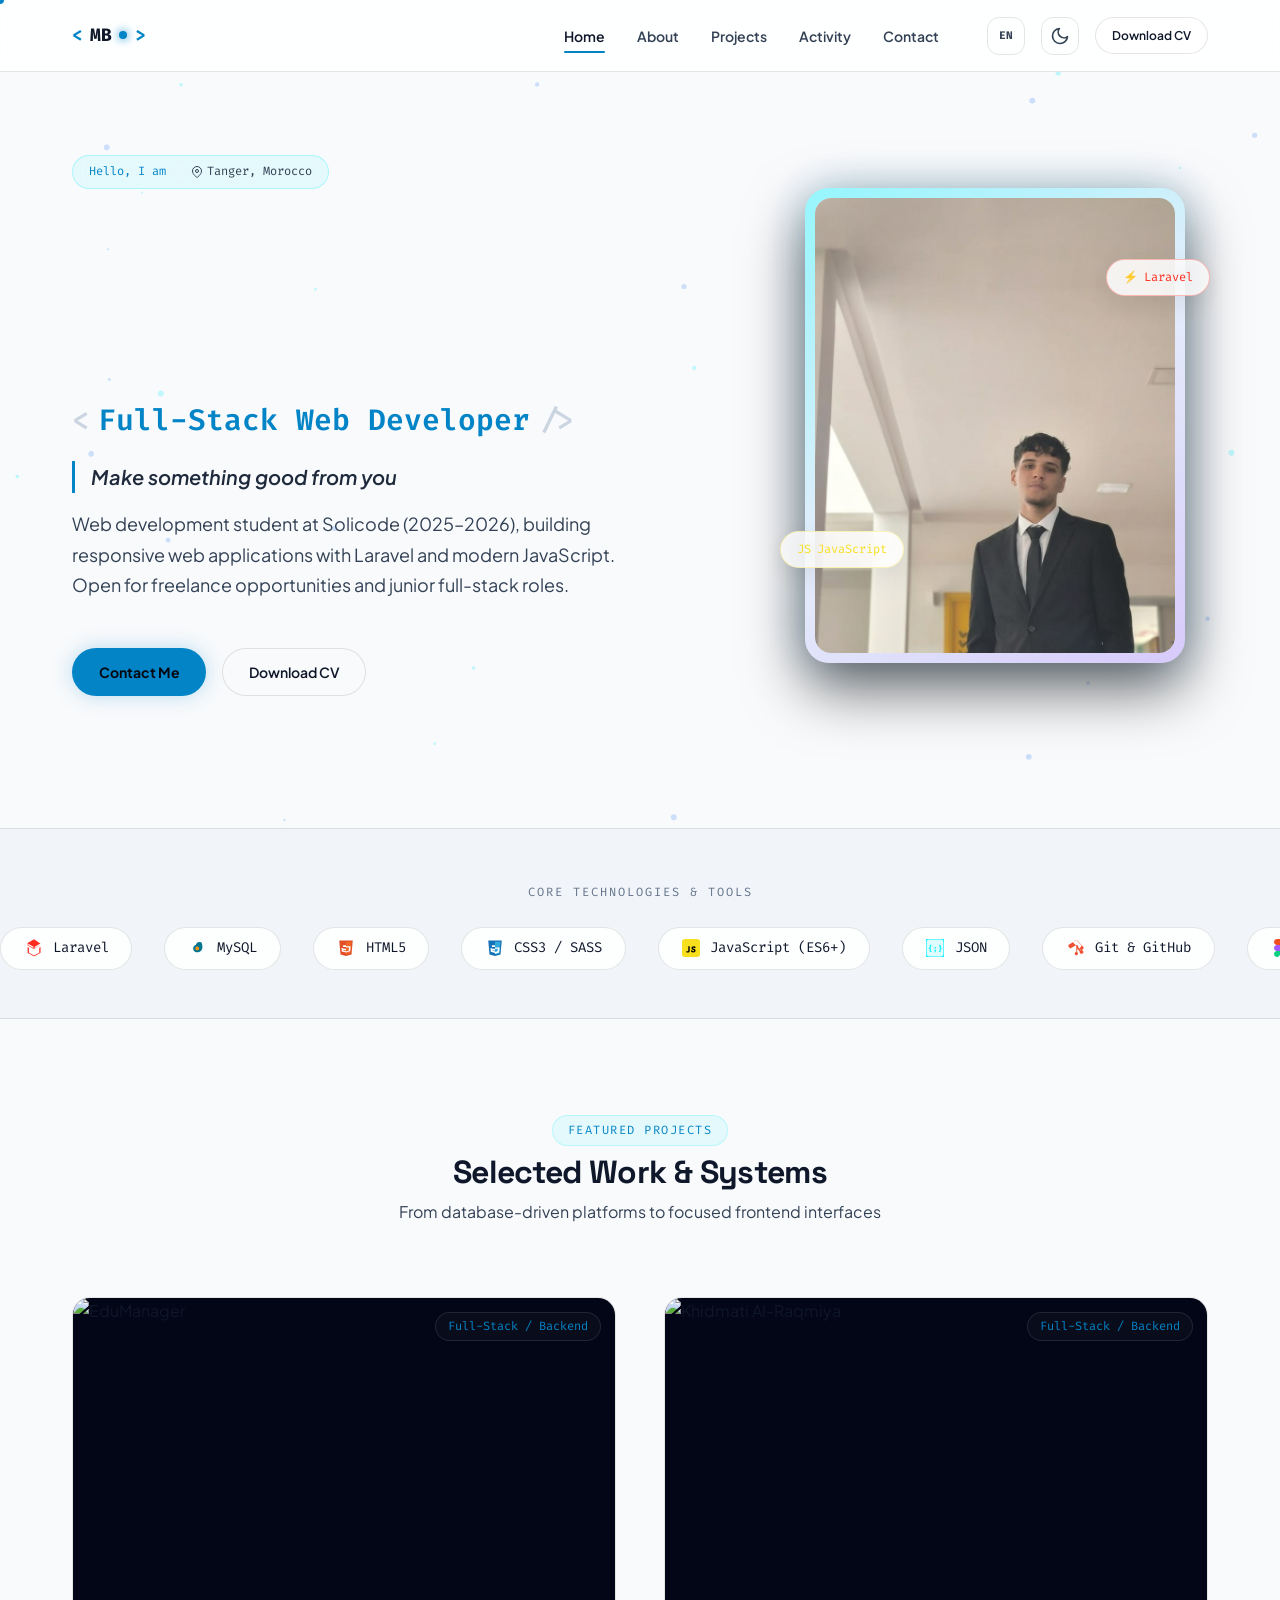
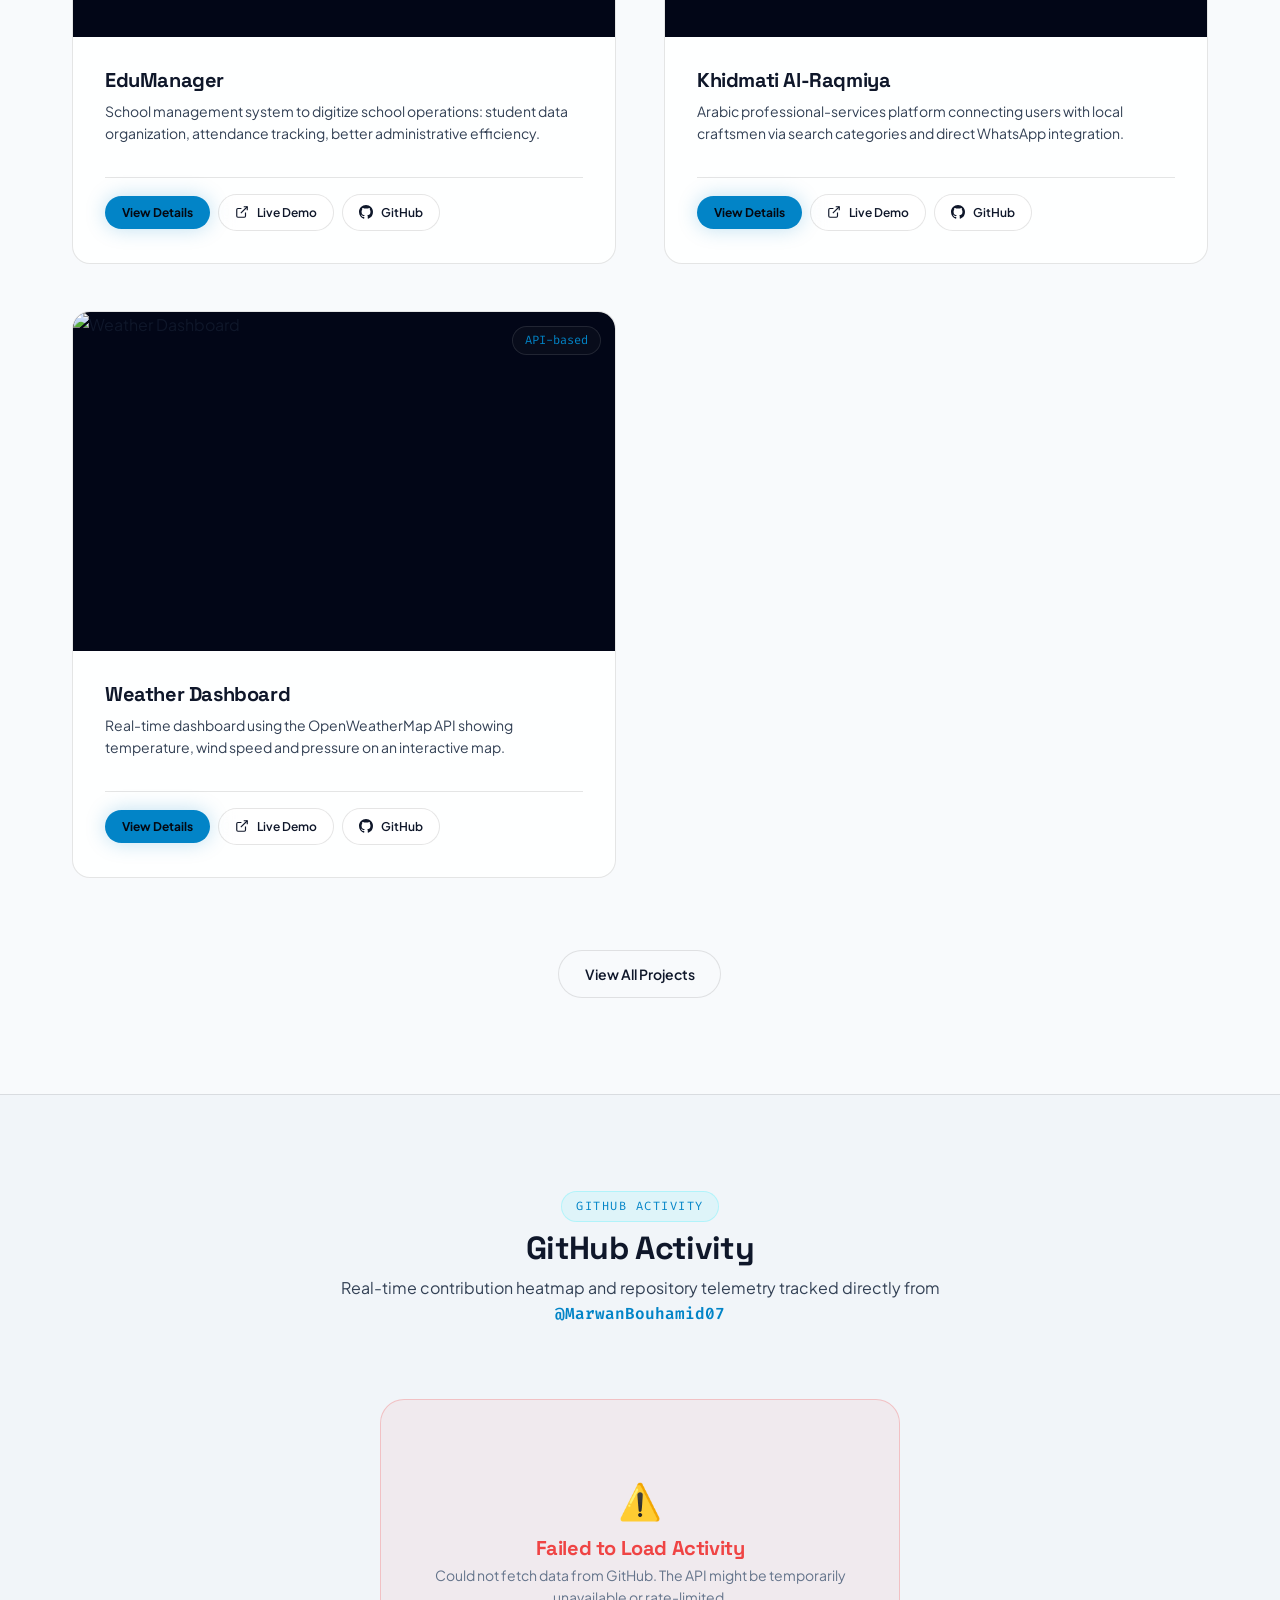
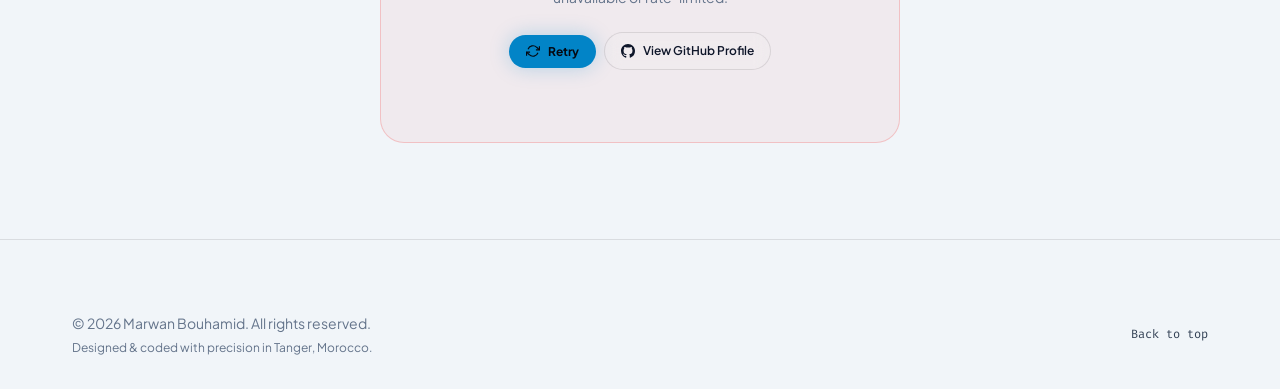
==== index.html @ abbe0668 "portfolio" ====
<!DOCTYPE html>
<html lang="en" dir="ltr" data-theme="dark">
<head>
  <meta charset="UTF-8">
  <meta name="viewport" content="width=device-width, initial-scale=1.0">
  <title>Marwan Bouhamid | Full-Stack Web Developer</title>
  
  <!-- SEO & Social Meta Tags -->
  <meta name="description" content="Portfolio of Marwan Bouhamid, Junior Full-Stack Web Developer based in Tanger, Morocco. Specializing in Laravel, JavaScript, responsive web applications, and freelance client solutions.">
  <meta name="keywords" content="Marwan Bouhamid, Full-Stack Developer, Web Developer Tanger, Laravel Developer Morocco, JavaScript, Solicode">
  <meta name="author" content="Marwan Bouhamid">
  <link rel="canonical" href="https://marwanbouhamid.netlify.app/">

  <!-- Open Graph / Facebook -->
  <meta property="og:type" content="website">
  <meta property="og:url" content="https://marwanbouhamid.netlify.app/">
  <meta property="og:title" content="Marwan Bouhamid | Full-Stack Web Developer">
  <meta property="og:description" content="Web development student at Solicode building web applications with Laravel and JavaScript. Make something good from you.">
  <meta property="og:image" content="assets/images/profile-placeholder.png">

  <!-- Twitter -->
  <meta property="twitter:card" content="summary_large_image">
  <meta property="twitter:title" content="Marwan Bouhamid | Full-Stack Web Developer">
  <meta property="twitter:description" content="Portfolio of Marwan Bouhamid, Full-Stack Web Developer in Tanger, Morocco.">
  <meta property="twitter:image" content="assets/images/profile-placeholder.png">

  <!-- Favicon -->
  <link rel="icon" type="image/svg+xml" href="data:image/svg+xml,<svg xmlns='http://www.w3.org/2000/svg' viewBox='0 0 100 100'><rect width='100' height='100' rx='25' fill='%2300f0ff'/><text x='50' y='68' font-size='55' font-family='monospace' font-weight='bold' text-anchor='middle' fill='%23050811'>M</text></svg>">

  <!-- Stylesheets -->
  <link rel="stylesheet" href="assets/css/style.css">
  <link rel="stylesheet" href="assets/css/animations.css">
  <link rel="stylesheet" href="assets/css/rtl.css">
</head>
<body class="page-home">
  <!-- Skip to main content for accessibility -->
  <a href="#main-content" class="skip-link">Skip to main content</a>

  <!-- Scroll Progress Indicator -->
  <div id="scroll-progress" aria-hidden="true"></div>

  <!-- Ambient Particle Canvas -->
  <canvas id="canvas-bg" aria-hidden="true"></canvas>

  <!-- Terminal Style Preloader (max ~1.5s, skippable, once per session) -->
  <div id="preloader" role="dialog" aria-label="Loading workspace">
    <div class="terminal-box">
      <div class="terminal-topbar">
        <span class="term-dot red"></span>
        <span class="term-dot yellow"></span>
        <span class="term-dot green"></span>
      </div>
      <div class="terminal-body">
        <div class="terminal-line">
          <span class="term-prompt">$</span>
          <span data-i18n="preloader_status">INITIALIZING WORKSPACE...</span>
        </div>
        <div class="terminal-line">
          <span class="term-prompt">&gt;</span>
          <span class="term-typed" id="term-typed-text"></span>
          <span class="cursor-blink"></span>
        </div>
        <div class="preloader-skip" data-i18n="preloader_skip">Press ESC or click to skip</div>
      </div>
    </div>
  </div>

  <!-- Header & Navigation -->
  <header class="site-header" role="banner">
    <div class="container nav-container">
      <a href="index.html" class="brand-logo" aria-label="Marwan Bouhamid Homepage">
        <span class="logo-bracket">&lt;</span>MB <span class="logo-dot"></span><span class="logo-bracket">&gt;</span>
      </a>

      <!-- Desktop & Mobile Nav Menu -->
      <div class="nav-menu-wrapper" id="primary-nav-menu">
        <nav class="site-nav" role="navigation" aria-label="Main Navigation">
          <ul class="nav-links">
            <li class="nav-item"><a href="index.html" class="active" data-i18n="nav_home">Home</a></li>
            <li class="nav-item"><a href="about.html" data-i18n="nav_about">About</a></li>
            <li class="nav-item"><a href="projects.html" data-i18n="nav_projects">Projects</a></li>
            <li class="nav-item"><a href="#github" data-i18n="nav_activity">Activity</a></li>
            <li class="nav-item"><a href="contact.html" data-i18n="nav_contact">Contact</a></li>
          </ul>
        </nav>

        <div class="nav-actions">
          <!-- Language Selector -->
          <div class="lang-selector">
            <button type="button" class="btn-icon btn-lang-toggle" aria-label="Select Language" title="Select Language">
              <span class="current-lang-code" style="font-family: var(--font-code); font-size: 11px; font-weight: 700;">EN</span>
            </button>
            <div class="lang-dropdown" role="menu">
              <button type="button" class="lang-option active" data-lang="en">English (EN)</button>
              <button type="button" class="lang-option" data-lang="fr">Français (FR)</button>
              <button type="button" class="lang-option" data-lang="ar">العربية (AR)</button>
            </div>
          </div>

          <!-- Theme Toggle -->
          <button type="button" class="btn-icon theme-toggle" aria-label="Toggle theme" title="Toggle theme">
            <span class="theme-icon"></span>
          </button>

          <!-- CV Download Button (TODO: File will be added by user) -->
          <div class="magnetic-btn">
            <a href="assets/Marwan_Bouhamid_CV.pdf" class="btn btn-secondary btn-sm" download="Marwan_Bouhamid_CV.pdf" data-i18n="nav_cv">
              <svg width="14" height="14" viewBox="0 0 24 24" fill="none" stroke="currentColor" stroke-width="2"><path d="M21 15v4a2 2 0 0 1-2 2H5a2 2 0 0 1-2-2v-4"></path><polyline points="7 10 12 15 17 10"></polyline><line x1="12" y1="15" x2="12" y2="3"></line></svg>
              <span>Download CV</span>
            </a>
          </div>
        </div>
      </div>

      <!-- Mobile Hamburger Toggle -->
      <button type="button" class="mobile-toggle" aria-label="Open Navigation Menu" aria-controls="primary-nav-menu" aria-expanded="false">
        <span></span>
        <span></span>
        <span></span>
      </button>
    </div>
  </header>

  <!-- Main Content Area -->
  <main id="main-content">
    
    <!-- Hero Section -->
    <section class="hero-section" aria-labelledby="hero-title">
      <div class="container hero-grid">
        <div class="hero-content">
          
          <div class="hero-greeting-pill reveal">
            <span data-i18n="hero_greeting">Hello, I am</span>
            <span class="location-pin" title="Click for easter egg">
              <svg width="12" height="12" viewBox="0 0 24 24" fill="none" stroke="currentColor" stroke-width="2"><path d="M21 10c0 7-9 13-9 13s-9-6-9-13a9 9 0 0 1 18 0z"></path><circle cx="12" cy="10" r="3"></circle></svg>
              <span data-i18n="hero_location">Tanger, Morocco</span>
            </span>
          </div>

          <h1 class="hero-name reveal reveal-delay-1" id="hero-title">
            <span class="kinetic-text-wrap"><span class="kinetic-line" data-i18n="hero_name">Marwan Bouhamid</span></span>
          </h1>

          <div class="hero-title reveal reveal-delay-2">
            <span class="code-bracket">&lt;</span><span data-i18n="hero_title">Full-Stack Web Developer</span><span class="code-bracket">/&gt;</span>
          </div>

          <blockquote class="hero-tagline reveal reveal-delay-2" data-i18n="hero_tagline">
            "Make something good from you"
          </blockquote>

          <p class="hero-bio reveal reveal-delay-3" data-i18n="hero_bio">
            Web development student at Solicode (2025–2026), building responsive web applications with Laravel and modern JavaScript. Open for freelance opportunities and junior full-stack roles.
          </p>

          <div class="hero-ctas reveal reveal-delay-4">
            <div class="magnetic-btn">
              <a href="contact.html" class="btn btn-primary" data-i18n="hero_cta_contact">
                <svg width="16" height="16" viewBox="0 0 24 24" fill="none" stroke="currentColor" stroke-width="2"><line x1="22" y1="2" x2="11" y2="13"></line><polygon points="22 2 15 22 11 13 2 9 22 2"></polygon></svg>
                <span>Contact Me</span>
              </a>
            </div>

            <div class="magnetic-btn">
              <a href="assets/Marwan_Bouhamid_CV.pdf" class="btn btn-secondary" download="Marwan_Bouhamid_CV.pdf" data-i18n="hero_cta_cv">
                <svg width="16" height="16" viewBox="0 0 24 24" fill="none" stroke="currentColor" stroke-width="2"><path d="M21 15v4a2 2 0 0 1-2 2H5a2 2 0 0 1-2-2v-4"></path><polyline points="7 10 12 15 17 10"></polyline><line x1="12" y1="15" x2="12" y2="3"></line></svg>
                <span>Download CV</span>
              </a>
            </div>
          </div>

        </div>

        <!-- Hero Photo with Tech Frame and Parallax -->
        <div class="hero-visual reveal reveal-delay-2">
          <div class="photo-frame-wrapper">
            <div class="photo-inner">
              <img src="assets/images/profile.jpg" alt="Marwan Bouhamid portrait" class="profile-photo" id="hero-profile-img" onerror="this.onerror=null; this.src='assets/images/profile-placeholder.png'">
            </div>
            <!-- Floating Decorative Tech Badges -->
            <div class="tech-floating-tag tag-laravel float-ambient">
              <span>⚡</span> Laravel
            </div>
            <div class="tech-floating-tag tag-js float-ambient">
              <span>JS</span> JavaScript
            </div>
          </div>
        </div>
      </div>
    </section>

    <!-- Infinite Skills Marquee -->
    <section class="marquee-section" aria-label="Technologies Marquee">
      <div class="marquee-title-wrapper">
        <span class="marquee-title" data-i18n="marquee_title">CORE TECHNOLOGIES &amp; TOOLS</span>
      </div>
      <div class="marquee-track">
        <!-- List repeated for seamless infinite scrolling -->
        <div class="skill-pill">
          <span class="skill-icon" aria-hidden="true"><svg width="18" height="18" viewBox="0 0 24 24" fill="#FF2D20"><path d="M22.062 6.55a.862.862 0 0 0-.412-.425L13.88.587a.89.89 0 0 0-.825 0L5.285 4.887a.86.86 0 0 0-.413.425.88.88 0 0 0 0 .7V8.8l7.77 4.3a.89.89 0 0 0 .825 0l7.77-4.3V6.012a.88.88 0 0 0-.412-.425zM12.64 12.15L5.737 8.33V6.375l6.903 3.82v1.955zm1.72 0V10.2l6.903-3.825v1.955l-6.903 3.82zM4.872 10.7v7.288a.86.86 0 0 0 .413.737l7.77 4.3a.89.89 0 0 0 .825 0l7.77-4.3a.86.86 0 0 0 .412-.738V10.7l-1.72.95v6.538L13.465 22.1l-6.873-3.912V11.65l-1.72-.95z"/></svg></span>
          <span>Laravel</span>
        </div>
        <div class="skill-pill">
          <span class="skill-icon" aria-hidden="true"><svg width="18" height="18" viewBox="0 0 24 24" fill="none"><path d="M16.5 4.5c-1.8-1-4.2-.8-5.7.5-.8.7-1.3 1.7-1.5 2.7-.8.3-1.6.8-2.2 1.4-1.3 1.3-1.8 3.2-1.3 5 .4 1.4 1.4 2.5 2.7 3.1 1.2.6 2.6.7 3.9.4 1.8-.4 3.4-1.5 4.4-3 .8-1.2 1.2-2.7 1.1-4.1-.1-2.4-.4-4.8-1.4-6z" fill="#00758F"/><path d="M12.8 14.5c-.8.5-1.8.6-2.7.4-.7-.2-1.3-.7-1.6-1.4-.4-1-.1-2.2.7-2.9.7-.6 1.7-.8 2.6-.5.8.3 1.4.9 1.6 1.7.3 1 .1 2-.6 2.7z" fill="#F29111"/></svg></span>
          <span>MySQL</span>
        </div>
        <div class="skill-pill">
          <span class="skill-icon" aria-hidden="true"><svg width="18" height="18" viewBox="0 0 24 24" fill="none"><path d="M3 2l1.65 18.5 7.35 2 7.35-2L21 2H3z" fill="#E34F26"/><path d="M12 3.8v17l5.8-1.6 1.4-15.4H12z" fill="#EF652A"/><path d="M12 8.3H7.8l.2 2.3h4V13H8.3l.2 2.3 3.5 1 .1.2 3.5-1 .4-4.3h-4V9.6h6.2l-.6 6.8-5.6 1.6v.1l-5.6-1.6-.4-4.6h2.2l.2 2.3 3.6 1v-4.5z" fill="#FFFFFF"/></svg></span>
          <span>HTML5</span>
        </div>
        <div class="skill-pill">
          <span class="skill-icon" aria-hidden="true"><svg width="18" height="18" viewBox="0 0 24 24" fill="none"><path d="M3 2l1.65 18.5 7.35 2 7.35-2L21 2H3z" fill="#1572B6"/><path d="M12 3.8v17l5.8-1.6 1.4-15.4H12z" fill="#33A9DC"/><path d="M12 8.3H7.8l.2 2.3h4V13H8.3l.2 2.3 3.5 1v2.3l-5.6-1.6-.4-4.6h2.2l.2 2.3 3.6 1V8.3zm0 4.7h3.8l-.3 3.4-3.5 1v2.3l5.6-1.6.6-6.8H12V13z" fill="#FFFFFF"/></svg></span>
          <span>CSS3 / SASS</span>
        </div>
        <div class="skill-pill">
          <span class="skill-icon" aria-hidden="true"><svg width="18" height="18" viewBox="0 0 24 24"><rect width="24" height="24" rx="4" fill="#F7DF1E"/><path d="M7.5 18c-.8 0-1.5-.3-2-.7l.8-1.4c.4.3.8.5 1.2.5.6 0 .9-.3.9-.9V9.5h1.9v6c0 1.6-1 2.5-2.8 2.5zm7.3 0c-1.8 0-3-1-3-2.6l1.8-.4c.1.9.7 1.4 1.5 1.4.7 0 1.1-.3 1.1-.8 0-.6-.5-.8-1.3-1.1-1.3-.5-2.2-1-2.2-2.3 0-1.4 1.1-2.4 2.8-2.4 1.5 0 2.6.7 2.8 2l-1.7.4c-.2-.6-.5-.9-1.1-.9-.6 0-.9.3-.9.7 0 .5.4.7 1.2 1 1.4.5 2.3 1.1 2.3 2.4 0 1.6-1.2 2.6-3.3 2.6z" fill="#000000"/></svg></span>
          <span>JavaScript (ES6+)</span>
        </div>
        <div class="skill-pill">
          <span class="skill-icon" aria-hidden="true"><svg width="18" height="18" viewBox="0 0 24 24" fill="none"><rect width="24" height="24" rx="4" fill="rgba(0, 240, 255, 0.12)" stroke="#00f0ff" stroke-width="1.5"/><text x="12" y="16" fill="#00f0ff" font-family="'Fira Code', monospace" font-size="10" font-weight="700" text-anchor="middle">{;}</text></svg></span>
          <span>JSON</span>
        </div>
        <div class="skill-pill">
          <span class="skill-icon" aria-hidden="true"><svg width="18" height="18" viewBox="0 0 24 24" fill="none"><path d="M21.6 10.9L13.1 2.4c-.8-.8-2.1-.8-2.9 0L8.1 4.5l3.7 3.7c.9-.3 1.9-.1 2.6.6.7.7.9 1.7.6 2.6l3.5 3.5c.9-.3 1.9-.1 2.6.6 1 .9 1 2.5 0 3.5s-2.5 1-3.5 0c-.8-.7-1-1.8-.7-2.7l-3.3-3.3v4.6c.3.2.6.5.7.8.6 1 .3 2.3-.7 3-1 .6-2.3.3-3-.7-.6-1-.3-2.3.7-3 .3-.2.7-.3 1.1-.3V9.1c-.4 0-.8-.1-1.1-.3L4.5 12.6l-2.1-2.1c-.8-.8-.8-2.1 0-2.9L10.9 2.4c.8-.8 2.1-.8 2.9 0l7.8 7.8c.8.8.8 2.1 0 2.9l-2.2 2.2-2.9-2.9 2.2-2.2c.8-.8.8-2 0-2.9z" fill="#F05032"/></svg></span>
          <span>Git &amp; GitHub</span>
        </div>
        <div class="skill-pill">
          <span class="skill-icon" aria-hidden="true"><svg width="18" height="18" viewBox="0 0 24 24" fill="none"><path d="M8 24c2.2 0 4-1.8 4-4v-4H8c-2.2 0-4 1.8-4 4s1.8 4 4 4z" fill="#0ACF83"/><path d="M4 12c0-2.2 1.8-4 4-4h4v8H8c-2.2 0-4-1.8-4-4z" fill="#A259FF"/><path d="M4 4c0-2.2 1.8-4 4-4h4v8H8c-2.2 0-4-1.8-4-4z" fill="#F24E1E"/><path d="M12 0h4c2.2 0 4 1.8 4 4s-1.8 4-4 4h-4V0z" fill="#FF7262"/><path d="M20 12c0 2.2-1.8 4-4 4s-4-1.8-4-4 1.8-4 4-4 4 1.8 4 4z" fill="#1ABCFE"/></svg></span>
          <span>Figma</span>
        </div>
        <div class="skill-pill">
          <span class="skill-icon" aria-hidden="true"><svg width="18" height="18" viewBox="0 0 24 24" fill="none"><path d="M11.9 1.5c-3.1 0-4.9.4-4.9 2.4v1.8h5V6H4.8C2.5 6 1.5 7.6 1.5 10.2s1.5 4 4.3 4h1.2v-1.9c0-1.8 1.5-3.3 3.3-3.3h5.1c1.5 0 2.6-1.1 2.6-2.6V3.9c0-1.9-1.9-2.4-6.1-2.4zm-2.8 1.4c.5 0 .9.4.9.9s-.4.9-.9.9-.9-.4-.9-.9.4-.9.9-.9z" fill="#3776AB"/><path d="M12.1 22.5c3.1 0 4.9-.4 4.9-2.4v-1.8h-5V18h7.2c2.3 0 3.3-1.6 3.3-4.2s-1.5-4-4.3-4H17v1.9c0 1.8-1.5 3.3-3.3 3.3H8.6c-1.5 0-2.6 1.1-2.6 2.6v2.5c0 1.9 1.9 2.4 6.1 2.4zm2.8-1.4c-.5 0-.9-.4-.9-.9s.4-.9.9-.9.9.4.9.9-.4.9-.9.9z" fill="#FFD438"/></svg></span>
          <span>Python (Basic)</span>
        </div>
        <div class="skill-pill">
          <span class="skill-icon" aria-hidden="true"><svg width="18" height="18" viewBox="0 0 24 24" fill="none"><circle cx="12" cy="12" r="10" stroke="#DEA584" stroke-width="2"/><path d="M12 4v3m0 10v3m8-8h-3M7 12H4m12.7-5.7l-2.1 2.1m-5.6 5.6l-2.1 2.1m11.3 0l-2.1-2.1m-5.6-5.6l-2.1-2.1" stroke="#DEA584" stroke-width="1.8"/><path d="M9.5 8h3c1.2 0 2 .8 2 1.8s-.8 1.8-2 1.8h-3V8zm0 3.6h2.5l2 4.4h-1.8l-1.6-3.8h-1.1v3.8h-1.5v-8z" fill="#DEA584"/></svg></span>
          <span>Rust (Basic)</span>
        </div>

        <!-- Duplicated items for infinite loop continuity -->
        <div class="skill-pill">
          <span class="skill-icon" aria-hidden="true"><svg width="18" height="18" viewBox="0 0 24 24" fill="#FF2D20"><path d="M22.062 6.55a.862.862 0 0 0-.412-.425L13.88.587a.89.89 0 0 0-.825 0L5.285 4.887a.86.86 0 0 0-.413.425.88.88 0 0 0 0 .7V8.8l7.77 4.3a.89.89 0 0 0 .825 0l7.77-4.3V6.012a.88.88 0 0 0-.412-.425zM12.64 12.15L5.737 8.33V6.375l6.903 3.82v1.955zm1.72 0V10.2l6.903-3.825v1.955l-6.903 3.82zM4.872 10.7v7.288a.86.86 0 0 0 .413.737l7.77 4.3a.89.89 0 0 0 .825 0l7.77-4.3a.86.86 0 0 0 .412-.738V10.7l-1.72.95v6.538L13.465 22.1l-6.873-3.912V11.65l-1.72-.95z"/></svg></span>
          <span>Laravel</span>
        </div>
        <div class="skill-pill">
          <span class="skill-icon" aria-hidden="true"><svg width="18" height="18" viewBox="0 0 24 24" fill="none"><path d="M16.5 4.5c-1.8-1-4.2-.8-5.7.5-.8.7-1.3 1.7-1.5 2.7-.8.3-1.6.8-2.2 1.4-1.3 1.3-1.8 3.2-1.3 5 .4 1.4 1.4 2.5 2.7 3.1 1.2.6 2.6.7 3.9.4 1.8-.4 3.4-1.5 4.4-3 .8-1.2 1.2-2.7 1.1-4.1-.1-2.4-.4-4.8-1.4-6z" fill="#00758F"/><path d="M12.8 14.5c-.8.5-1.8.6-2.7.4-.7-.2-1.3-.7-1.6-1.4-.4-1-.1-2.2.7-2.9.7-.6 1.7-.8 2.6-.5.8.3 1.4.9 1.6 1.7.3 1 .1 2-.6 2.7z" fill="#F29111"/></svg></span>
          <span>MySQL</span>
        </div>
        <div class="skill-pill">
          <span class="skill-icon" aria-hidden="true"><svg width="18" height="18" viewBox="0 0 24 24" fill="none"><path d="M3 2l1.65 18.5 7.35 2 7.35-2L21 2H3z" fill="#E34F26"/><path d="M12 3.8v17l5.8-1.6 1.4-15.4H12z" fill="#EF652A"/><path d="M12 8.3H7.8l.2 2.3h4V13H8.3l.2 2.3 3.5 1 .1.2 3.5-1 .4-4.3h-4V9.6h6.2l-.6 6.8-5.6 1.6v.1l-5.6-1.6-.4-4.6h2.2l.2 2.3 3.6 1v-4.5z" fill="#FFFFFF"/></svg></span>
          <span>HTML5</span>
        </div>
        <div class="skill-pill">
          <span class="skill-icon" aria-hidden="true"><svg width="18" height="18" viewBox="0 0 24 24" fill="none"><path d="M3 2l1.65 18.5 7.35 2 7.35-2L21 2H3z" fill="#1572B6"/><path d="M12 3.8v17l5.8-1.6 1.4-15.4H12z" fill="#33A9DC"/><path d="M12 8.3H7.8l.2 2.3h4V13H8.3l.2 2.3 3.5 1v2.3l-5.6-1.6-.4-4.6h2.2l.2 2.3 3.6 1V8.3zm0 4.7h3.8l-.3 3.4-3.5 1v2.3l5.6-1.6.6-6.8H12V13z" fill="#FFFFFF"/></svg></span>
          <span>CSS3 / SASS</span>
        </div>
        <div class="skill-pill">
          <span class="skill-icon" aria-hidden="true"><svg width="18" height="18" viewBox="0 0 24 24"><rect width="24" height="24" rx="4" fill="#F7DF1E"/><path d="M7.5 18c-.8 0-1.5-.3-2-.7l.8-1.4c.4.3.8.5 1.2.5.6 0 .9-.3.9-.9V9.5h1.9v6c0 1.6-1 2.5-2.8 2.5zm7.3 0c-1.8 0-3-1-3-2.6l1.8-.4c.1.9.7 1.4 1.5 1.4.7 0 1.1-.3 1.1-.8 0-.6-.5-.8-1.3-1.1-1.3-.5-2.2-1-2.2-2.3 0-1.4 1.1-2.4 2.8-2.4 1.5 0 2.6.7 2.8 2l-1.7.4c-.2-.6-.5-.9-1.1-.9-.6 0-.9.3-.9.7 0 .5.4.7 1.2 1 1.4.5 2.3 1.1 2.3 2.4 0 1.6-1.2 2.6-3.3 2.6z" fill="#000000"/></svg></span>
          <span>JavaScript (ES6+)</span>
        </div>
        <div class="skill-pill">
          <span class="skill-icon" aria-hidden="true"><svg width="18" height="18" viewBox="0 0 24 24" fill="none"><rect width="24" height="24" rx="4" fill="rgba(0, 240, 255, 0.12)" stroke="#00f0ff" stroke-width="1.5"/><text x="12" y="16" fill="#00f0ff" font-family="'Fira Code', monospace" font-size="10" font-weight="700" text-anchor="middle">{;}</text></svg></span>
          <span>JSON</span>
        </div>
        <div class="skill-pill">
          <span class="skill-icon" aria-hidden="true"><svg width="18" height="18" viewBox="0 0 24 24" fill="none"><path d="M21.6 10.9L13.1 2.4c-.8-.8-2.1-.8-2.9 0L8.1 4.5l3.7 3.7c.9-.3 1.9-.1 2.6.6.7.7.9 1.7.6 2.6l3.5 3.5c.9-.3 1.9-.1 2.6.6 1 .9 1 2.5 0 3.5s-2.5 1-3.5 0c-.8-.7-1-1.8-.7-2.7l-3.3-3.3v4.6c.3.2.6.5.7.8.6 1 .3 2.3-.7 3-1 .6-2.3.3-3-.7-.6-1-.3-2.3.7-3 .3-.2.7-.3 1.1-.3V9.1c-.4 0-.8-.1-1.1-.3L4.5 12.6l-2.1-2.1c-.8-.8-.8-2.1 0-2.9L10.9 2.4c.8-.8 2.1-.8 2.9 0l7.8 7.8c.8.8.8 2.1 0 2.9l-2.2 2.2-2.9-2.9 2.2-2.2c.8-.8.8-2 0-2.9z" fill="#F05032"/></svg></span>
          <span>Git &amp; GitHub</span>
        </div>
        <div class="skill-pill">
          <span class="skill-icon" aria-hidden="true"><svg width="18" height="18" viewBox="0 0 24 24" fill="none"><path d="M8 24c2.2 0 4-1.8 4-4v-4H8c-2.2 0-4 1.8-4 4s1.8 4 4 4z" fill="#0ACF83"/><path d="M4 12c0-2.2 1.8-4 4-4h4v8H8c-2.2 0-4-1.8-4-4z" fill="#A259FF"/><path d="M4 4c0-2.2 1.8-4 4-4h4v8H8c-2.2 0-4-1.8-4-4z" fill="#F24E1E"/><path d="M12 0h4c2.2 0 4 1.8 4 4s-1.8 4-4 4h-4V0z" fill="#FF7262"/><path d="M20 12c0 2.2-1.8 4-4 4s-4-1.8-4-4 1.8-4 4-4 4 1.8 4 4z" fill="#1ABCFE"/></svg></span>
          <span>Figma</span>
        </div>
        <div class="skill-pill">
          <span class="skill-icon" aria-hidden="true"><svg width="18" height="18" viewBox="0 0 24 24" fill="none"><path d="M11.9 1.5c-3.1 0-4.9.4-4.9 2.4v1.8h5V6H4.8C2.5 6 1.5 7.6 1.5 10.2s1.5 4 4.3 4h1.2v-1.9c0-1.8 1.5-3.3 3.3-3.3h5.1c1.5 0 2.6-1.1 2.6-2.6V3.9c0-1.9-1.9-2.4-6.1-2.4zm-2.8 1.4c.5 0 .9.4.9.9s-.4.9-.9.9-.9-.4-.9-.9.4-.9.9-.9z" fill="#3776AB"/><path d="M12.1 22.5c3.1 0 4.9-.4 4.9-2.4v-1.8h-5V18h7.2c2.3 0 3.3-1.6 3.3-4.2s-1.5-4-4.3-4H17v1.9c0 1.8-1.5 3.3-3.3 3.3H8.6c-1.5 0-2.6 1.1-2.6 2.6v2.5c0 1.9 1.9 2.4 6.1 2.4zm2.8-1.4c-.5 0-.9-.4-.9-.9s.4-.9.9-.9.9.4.9.9-.4.9-.9.9z" fill="#FFD438"/></svg></span>
          <span>Python (Basic)</span>
        </div>
        <div class="skill-pill">
          <span class="skill-icon" aria-hidden="true"><svg width="18" height="18" viewBox="0 0 24 24" fill="none"><circle cx="12" cy="12" r="10" stroke="#DEA584" stroke-width="2"/><path d="M12 4v3m0 10v3m8-8h-3M7 12H4m12.7-5.7l-2.1 2.1m-5.6 5.6l-2.1 2.1m11.3 0l-2.1-2.1m-5.6-5.6l-2.1-2.1" stroke="#DEA584" stroke-width="1.8"/><path d="M9.5 8h3c1.2 0 2 .8 2 1.8s-.8 1.8-2 1.8h-3V8zm0 3.6h2.5l2 4.4h-1.8l-1.6-3.8h-1.1v3.8h-1.5v-8z" fill="#DEA584"/></svg></span>
          <span>Rust (Basic)</span>
        </div>
      </div>
    </section>

    <!-- Featured Projects Section (3 Selected Work) -->
    <section class="section" aria-labelledby="featured-projects-title">
      <div class="container">
        <div class="section-header reveal">
          <span class="section-badge" data-i18n="hero_featured_badge">Featured Projects</span>
          <h2 class="section-title" id="featured-projects-title" data-i18n="projects_title">Selected Work &amp; Systems</h2>
          <p class="section-subtitle" data-i18n="projects_subtitle">From database-driven platforms to focused frontend interfaces</p>
        </div>

        <!-- Dynamic Grid populated with 3 featured projects via projects-data.js -->
        <div class="projects-grid"></div>

        <div style="text-align: center; margin-top: var(--space-3xl);" class="reveal">
          <div class="magnetic-btn">
            <a href="projects.html" class="btn btn-secondary" data-i18n="hero_view_all">
              <span>View All 9 Projects</span>
              <svg width="16" height="16" viewBox="0 0 24 24" fill="none" stroke="currentColor" stroke-width="2"><line x1="5" y1="12" x2="19" y2="12"></line><polyline points="12 5 19 12 12 19"></polyline></svg>
            </a>
          </div>
        </div>
      </div>
    </section>

    <!-- GitHub Activity Section -->
    <section class="section" id="github" aria-labelledby="github-activity-title" style="border-top: 1px solid var(--border-color); background: var(--bg-secondary);">
      <div class="container">
        <div class="section-header reveal">
          <span class="section-badge" data-i18n="github_badge">GitHub Activity</span>
          <h2 class="section-title" id="github-activity-title" data-i18n="github_title">GitHub Activity</h2>
          <p class="section-subtitle">
            <span data-i18n="github_subtitle">Real-time contribution heatmap and repository telemetry tracked directly from</span>
            <a href="https://github.com/MarwanBouhamid07" target="_blank" rel="noopener noreferrer" style="color: var(--accent); font-family: var(--font-code); font-weight: 600;">@MarwanBouhamid07</a>
          </p>
        </div>

        <!-- Dynamic Container for GitHub Activity Controller -->
        <div id="github-activity-root"></div>
      </div>
    </section>

  </main>

  <!-- Project Detail Modal -->
  <div id="project-modal" class="modal-backdrop" role="dialog" aria-modal="true" aria-hidden="true">
    <div class="modal-card">
      <button type="button" class="modal-close-btn" aria-label="Close modal" onclick="window.closeProjectModal()">✕</button>
      <div class="modal-body"></div>
    </div>
  </div>

  <!-- Footer -->
  <footer class="site-footer" role="contentinfo">
    <div class="container footer-inner">
      <div class="footer-copy">
        &copy; <span id="current-year">2026</span> Marwan Bouhamid. <span data-i18n="footer_rights">All rights reserved.</span>
        <div style="font-size: var(--fs-xs); color: var(--text-muted); margin-top: 4px;" data-i18n="footer_tagline">Designed &amp; coded with precision in Tanger, Morocco.</div>
      </div>
      <a href="#main-content" class="back-to-top" data-i18n="footer_back_to_top">
        <span>Back to top</span> ↑
      </a>
    </div>
  </footer>

  <!-- Scripts -->
  <script src="assets/js/translations.js"></script>
  <script src="assets/js/i18n.js"></script>
  <script src="assets/js/theme.js"></script>
  <script src="assets/js/preloader.js"></script>
  <script src="assets/js/cursor.js"></script>
  <script src="assets/js/effects.js"></script>
  <script src="assets/js/projects-data.js"></script>
  <script src="assets/js/github-activity.js"></script>
  <script src="assets/js/main.js"></script>
</body>
</html>
---- assets/css/style.css ----
/* ==========================================================================
   DESIGN SYSTEM & THEME TOKENS
   Marwan Bouhamid — Full-Stack Web Developer Portfolio
   ========================================================================== */

@import url('https://fonts.googleapis.com/css2?family=Fira+Code:wght@400;500;600&family=Plus+Jakarta+Sans:wght@300;400;500;600;700;800&family=Space+Grotesk:wght@500;600;700&display=swap');

:root {
  /* Dark Theme (Default) */
  --bg-primary: #07090e;
  --bg-secondary: #0d111a;
  --bg-card: rgba(15, 23, 42, 0.7);
  --bg-card-hover: rgba(22, 33, 58, 0.85);
  --bg-surface: #111827;
  --bg-glass: rgba(13, 17, 26, 0.75);

  --text-primary: #f8fafc;
  --text-secondary: #94a3b8;
  --text-muted: #64748b;
  --text-code: #38bdf8;

  --accent: #00f0ff;
  --accent-glow: rgba(0, 240, 255, 0.35);
  --accent-secondary: #3b82f6;
  --accent-purple: #8b5cf6;
  --accent-green: #10b981;

  --border-color: rgba(255, 255, 255, 0.08);
  --border-hover: rgba(0, 240, 255, 0.4);
  --border-active: #00f0ff;

  --shadow-sm: 0 2px 8px rgba(0, 0, 0, 0.4);
  --shadow-md: 0 8px 24px rgba(0, 0, 0, 0.5);
  --shadow-lg: 0 16px 40px rgba(0, 0, 0, 0.6);
  --shadow-glow: 0 0 25px var(--accent-glow);

  /* Fonts */
  --font-display: 'Space Grotesk', -apple-system, BlinkMacSystemFont, sans-serif;
  --font-body: 'Plus Jakarta Sans', -apple-system, BlinkMacSystemFont, sans-serif;
  --font-code: 'Fira Code', ui-monospace, SFMono-Regular, Menlo, Monaco, Consolas, monospace;

  /* Typography scale */
  --fs-xs: 0.75rem;
  --fs-sm: 0.875rem;
  --fs-base: 1rem;
  --fs-lg: 1.125rem;
  --fs-xl: 1.25rem;
  --fs-2xl: 1.5rem;
  --fs-3xl: 2rem;
  --fs-4xl: 2.75rem;
  --fs-5xl: 3.75rem;
  --fs-hero: clamp(2.5rem, 6vw + 1rem, 5rem);

  /* Spacing */
  --space-xs: 0.25rem;
  --space-sm: 0.5rem;
  --space-md: 1rem;
  --space-lg: 1.5rem;
  --space-xl: 2rem;
  --space-2xl: 3rem;
  --space-3xl: 4.5rem;
  --space-4xl: 6rem;

  /* Radii */
  --radius-sm: 6px;
  --radius-md: 12px;
  --radius-lg: 18px;
  --radius-xl: 24px;
  --radius-full: 9999px;

  /* Transitions */
  --transition-fast: 0.15s cubic-bezier(0.4, 0, 0.2, 1);
  --transition-normal: 0.25s cubic-bezier(0.4, 0, 0.2, 1);
  --transition-slow: 0.45s cubic-bezier(0.16, 1, 0.3, 1);
  --transition-bounce: 0.5s cubic-bezier(0.34, 1.56, 0.64, 1);

  /* Layout */
  --container-max: 1200px;
  --nav-height: 72px;
}

/* Light Theme Variables */
[data-theme="light"] {
  --bg-primary: #f8fafc;
  --bg-secondary: #f1f5f9;
  --bg-card: rgba(255, 255, 255, 0.85);
  --bg-card-hover: rgba(255, 255, 255, 0.98);
  --bg-surface: #ffffff;
  --bg-glass: rgba(255, 255, 255, 0.85);

  --text-primary: #0f172a;
  --text-secondary: #334155;
  --text-muted: #64748b;
  --text-code: #0284c7;

  --accent: #0284c7;
  --accent-glow: rgba(2, 132, 199, 0.25);
  --accent-secondary: #2563eb;
  --accent-purple: #7c3aed;
  --accent-green: #059669;

  --border-color: rgba(0, 0, 0, 0.1);
  --border-hover: rgba(2, 132, 199, 0.4);
  --border-active: #0284c7;

  --shadow-sm: 0 2px 8px rgba(0, 0, 0, 0.06);
  --shadow-md: 0 8px 24px rgba(0, 0, 0, 0.08);
  --shadow-lg: 0 16px 40px rgba(0, 0, 0, 0.12);
  --shadow-glow: 0 0 25px var(--accent-glow);
}

/* ==========================================================================
   BASE RESET & ACCESSIBILITY
   ========================================================================== */

*, *::before, *::after {
  box-sizing: border-box;
  margin: 0;
  padding: 0;
}

html {
  scroll-behavior: smooth;
  font-size: 16px;
  -webkit-text-size-adjust: 100%;
}

body {
  font-family: var(--font-body);
  background-color: var(--bg-primary);
  color: var(--text-primary);
  line-height: 1.6;
  min-height: 100vh;
  overflow-x: hidden;
  transition: background-color var(--transition-normal), color var(--transition-normal);
  position: relative;
}

/* Skip to content link for accessibility */
.skip-link {
  position: absolute;
  top: -100px;
  left: 20px;
  background: var(--accent);
  color: #000;
  padding: 0.75rem 1.25rem;
  font-weight: 700;
  z-index: 99999;
  border-radius: var(--radius-sm);
  transition: top var(--transition-fast);
  text-decoration: none;
}
.skip-link:focus {
  top: 20px;
  outline: 3px solid #fff;
}

/* Focus Visible outline */
:focus-visible {
  outline: 2px solid var(--accent);
  outline-offset: 4px;
}

/* Scroll progress bar */
#scroll-progress {
  position: fixed;
  top: 0;
  left: 0;
  width: 0%;
  height: 3px;
  background: linear-gradient(90deg, var(--accent), var(--accent-secondary), var(--accent-purple));
  z-index: 10000;
  transition: width 0.1s ease-out;
}

/* Subtle background particle canvas */
#canvas-bg {
  position: fixed;
  top: 0;
  left: 0;
  width: 100%;
  height: 100%;
  pointer-events: none;
  z-index: 0;
  opacity: 0.45;
}

/* Layout container */
.container {
  width: 100%;
  max-width: var(--container-max);
  margin-left: auto;
  margin-right: auto;
  padding-left: var(--space-xl);
  padding-right: var(--space-xl);
  position: relative;
  z-index: 1;
}

/* Typography elements */
h1, h2, h3, h4, h5, h6 {
  font-family: var(--font-display);
  color: var(--text-primary);
  line-height: 1.15;
  font-weight: 700;
  letter-spacing: -0.02em;
}

p {
  color: var(--text-secondary);
  font-size: var(--fs-base);
}

a {
  color: inherit;
  text-decoration: none;
  transition: color var(--transition-fast);
}

img, svg {
  display: block;
  max-width: 100%;
  height: auto;
}

code, pre {
  font-family: var(--font-code);
}

/* ==========================================================================
   NAVIGATION
   ========================================================================== */

.site-header {
  position: fixed;
  top: 0;
  left: 0;
  width: 100%;
  height: var(--nav-height);
  background: var(--bg-glass);
  backdrop-filter: blur(16px);
  -webkit-backdrop-filter: blur(16px);
  border-bottom: 1px solid var(--border-color);
  z-index: 1000;
  transition: background var(--transition-normal), border var(--transition-normal), box-shadow var(--transition-normal);
}

.site-header.scrolled {
  box-shadow: var(--shadow-md);
  height: 64px;
}

.nav-container {
  display: flex;
  align-items: center;
  justify-content: space-between;
  height: 100%;
}

.brand-logo {
  display: flex;
  align-items: center;
  gap: var(--space-sm);
  font-family: var(--font-code);
  font-size: var(--fs-lg);
  font-weight: 700;
  color: var(--text-primary);
  letter-spacing: -0.03em;
}

.brand-logo .logo-bracket {
  color: var(--accent);
}

.brand-logo .logo-dot {
  width: 8px;
  height: 8px;
  background: var(--accent);
  border-radius: 50%;
  box-shadow: 0 0 10px var(--accent);
  display: inline-block;
  animation: pulse-dot 2s infinite ease-in-out;
}

@keyframes pulse-dot {
  0%, 100% { transform: scale(1); opacity: 1; }
  50% { transform: scale(1.4); opacity: 0.6; }
}

.nav-menu-wrapper {
  display: flex;
  align-items: center;
  gap: var(--space-2xl);
}

.site-nav {
  display: flex;
  align-items: center;
}

.nav-links {
  display: flex;
  align-items: center;
  gap: var(--space-xl);
  list-style: none;
}

.nav-item a {
  position: relative;
  font-size: var(--fs-sm);
  font-weight: 600;
  color: var(--text-secondary);
  padding: 0.5rem 0;
  transition: color var(--transition-fast);
}

.nav-item a::after {
  content: '';
  position: absolute;
  bottom: 0;
  left: 0;
  width: 0%;
  height: 2px;
  background: var(--accent);
  transition: width var(--transition-normal);
  border-radius: 2px;
}

.nav-item a:hover,
.nav-item a.active {
  color: var(--text-primary);
}

.nav-item a:hover::after,
.nav-item a.active::after {
  width: 100%;
}

/* Nav Actions (Theme, Language, CV) */
.nav-actions {
  display: flex;
  align-items: center;
  gap: var(--space-md);
}

.btn-icon {
  background: transparent;
  border: 1px solid var(--border-color);
  color: var(--text-secondary);
  width: 38px;
  height: 38px;
  border-radius: var(--radius-md);
  display: flex;
  align-items: center;
  justify-content: center;
  cursor: pointer;
  transition: all var(--transition-fast);
}

.btn-icon:hover {
  color: var(--accent);
  border-color: var(--border-hover);
  background: rgba(0, 240, 255, 0.05);
}

.lang-selector {
  position: relative;
}

.lang-dropdown {
  position: absolute;
  top: 100%;
  right: 0;
  margin-top: 8px;
  background: var(--bg-surface);
  border: 1px solid var(--border-color);
  border-radius: var(--radius-md);
  box-shadow: var(--shadow-lg);
  padding: var(--space-xs);
  min-width: 120px;
  display: none;
  flex-direction: column;
  z-index: 1100;
}

.lang-dropdown.open {
  display: flex;
}

.lang-option {
  padding: 0.5rem 0.75rem;
  background: transparent;
  border: none;
  color: var(--text-secondary);
  font-family: var(--font-body);
  font-size: var(--fs-sm);
  font-weight: 500;
  text-align: left;
  border-radius: var(--radius-sm);
  cursor: pointer;
  transition: all var(--transition-fast);
}

.lang-option:hover,
.lang-option.active {
  background: rgba(0, 240, 255, 0.1);
  color: var(--accent);
}

/* Hamburger mobile toggle */
.mobile-toggle {
  display: none;
  background: transparent;
  border: none;
  cursor: pointer;
  width: 40px;
  height: 40px;
  flex-direction: column;
  justify-content: center;
  align-items: center;
  gap: 5px;
  color: var(--text-primary);
  z-index: 1200;
}

.mobile-toggle span {
  width: 22px;
  height: 2px;
  background: currentColor;
  border-radius: 2px;
  transition: transform var(--transition-normal), opacity var(--transition-normal);
}

.mobile-toggle.active span:nth-child(1) {
  transform: translateY(7px) rotate(45deg);
}
.mobile-toggle.active span:nth-child(2) {
  opacity: 0;
}
.mobile-toggle.active span:nth-child(3) {
  transform: translateY(-7px) rotate(-45deg);
}

/* ==========================================================================
   BUTTONS & MAGNETIC WRAPPERS
   ========================================================================== */

.btn {
  display: inline-flex;
  align-items: center;
  justify-content: center;
  gap: var(--space-sm);
  padding: 0.75rem 1.6rem;
  font-family: var(--font-body);
  font-size: var(--fs-sm);
  font-weight: 600;
  border-radius: var(--radius-full);
  cursor: pointer;
  border: 1px solid transparent;
  transition: all var(--transition-normal);
  position: relative;
  overflow: hidden;
  text-align: center;
  white-space: nowrap;
}

.btn-primary {
  background: var(--accent);
  color: #050811;
  font-weight: 700;
  box-shadow: 0 0 20px var(--accent-glow);
}

.btn-primary:hover {
  background: #22f3ff;
  box-shadow: 0 0 30px rgba(0, 240, 255, 0.6);
  transform: translateY(-2px);
}

.btn-secondary {
  background: rgba(255, 255, 255, 0.05);
  border-color: var(--border-color);
  color: var(--text-primary);
  backdrop-filter: blur(8px);
}

.btn-secondary:hover {
  border-color: var(--border-hover);
  background: rgba(0, 240, 255, 0.08);
  color: var(--accent);
  transform: translateY(-2px);
}

.btn-sm {
  padding: 0.5rem 1rem;
  font-size: var(--fs-xs);
}

.btn-whatsapp {
  background: #25d366;
  color: #ffffff;
  border: none;
  font-weight: 700;
  box-shadow: 0 4px 16px rgba(37, 211, 102, 0.3);
}

.btn-whatsapp:hover {
  background: #20bd5a;
  transform: translateY(-2px);
  box-shadow: 0 6px 22px rgba(37, 211, 102, 0.45);
}

/* Magnetic Button Wrapper */
.magnetic-btn {
  display: inline-block;
  will-change: transform;
}

/* ==========================================================================
   PRELOADER (TERMINAL STYLE)
   ========================================================================== */

#preloader {
  position: fixed;
  top: 0;
  left: 0;
  width: 100vw;
  height: 100vh;
  background: #05070c;
  z-index: 999999;
  display: flex;
  align-items: center;
  justify-content: center;
  transition: opacity 0.5s ease, visibility 0.5s ease, transform 0.6s cubic-bezier(0.16, 1, 0.3, 1);
}

#preloader.fade-out {
  opacity: 0;
  visibility: hidden;
  transform: translateY(-100%);
}

.terminal-box {
  width: 90%;
  max-width: 520px;
  background: #0d121d;
  border: 1px solid rgba(0, 240, 255, 0.2);
  border-radius: var(--radius-md);
  box-shadow: 0 20px 60px rgba(0, 0, 0, 0.8), 0 0 30px rgba(0, 240, 255, 0.15);
  overflow: hidden;
  font-family: var(--font-code);
}

.terminal-topbar {
  background: #141b2b;
  padding: 0.6rem 1rem;
  display: flex;
  align-items: center;
  gap: 8px;
  border-bottom: 1px solid rgba(255, 255, 255, 0.05);
}

.term-dot {
  width: 10px;
  height: 10px;
  border-radius: 50%;
}
.term-dot.red { background: #ef4444; }
.term-dot.yellow { background: #f59e0b; }
.term-dot.green { background: #10b981; }

.terminal-body {
  padding: var(--space-xl);
  font-size: var(--fs-sm);
  color: #94a3b8;
  min-height: 140px;
}

.terminal-line {
  margin-bottom: 0.5rem;
}

.term-prompt {
  color: var(--accent);
  margin-right: 0.5rem;
}

.term-typed {
  color: #f8fafc;
  font-weight: 600;
}

.cursor-blink {
  display: inline-block;
  width: 8px;
  height: 16px;
  background: var(--accent);
  vertical-align: middle;
  animation: blink 0.8s infinite;
}

@keyframes blink {
  0%, 100% { opacity: 1; }
  50% { opacity: 0; }
}

.preloader-skip {
  margin-top: 1.5rem;
  font-size: var(--fs-xs);
  color: var(--text-muted);
  text-align: right;
  cursor: pointer;
  text-decoration: underline;
}

/* ==========================================================================
   CUSTOM CURSOR (DESKTOP ONLY)
   ========================================================================== */

.custom-cursor {
  position: fixed;
  top: 0;
  left: 0;
  width: 8px;
  height: 8px;
  background-color: var(--accent);
  border-radius: 50%;
  pointer-events: none;
  z-index: 99999;
  transform: translate(-50%, -50%);
  transition: transform 0.05s ease-out, background-color 0.2s ease;
}

.custom-cursor-follower {
  position: fixed;
  top: 0;
  left: 0;
  width: 36px;
  height: 36px;
  border: 1.5px solid var(--accent);
  border-radius: 50%;
  pointer-events: none;
  z-index: 99998;
  transform: translate(-50%, -50%);
  transition: width 0.3s cubic-bezier(0.16, 1, 0.3, 1), 
              height 0.3s cubic-bezier(0.16, 1, 0.3, 1), 
              background-color 0.3s ease, 
              border-color 0.3s ease;
  display: flex;
  align-items: center;
  justify-content: center;
  font-family: var(--font-code);
  font-size: 10px;
  font-weight: 700;
  color: transparent;
}

.custom-cursor-follower.hovering {
  width: 64px;
  height: 64px;
  background-color: rgba(0, 240, 255, 0.15);
  border-color: var(--accent);
}

.custom-cursor-follower.view-project {
  width: 72px;
  height: 72px;
  background-color: rgba(0, 240, 255, 0.9);
  border-color: #ffffff;
  color: #050811;
  letter-spacing: 0.5px;
}

/* Disable custom cursor on touch/mobile or reduced-motion */
@media (hover: none) and (pointer: coarse) {
  .custom-cursor,
  .custom-cursor-follower {
    display: none !important;
  }
}

/* ==========================================================================
   HERO SECTION
   ========================================================================== */

.hero-section {
  min-height: calc(100vh - var(--nav-height));
  display: flex;
  align-items: center;
  position: relative;
  padding-top: calc(var(--nav-height) + var(--space-2xl));
  padding-bottom: var(--space-4xl);
  overflow: hidden;
}

.hero-grid {
  display: grid;
  grid-template-columns: 1.2fr 0.8fr;
  align-items: center;
  gap: var(--space-3xl);
}

.hero-content {
  position: relative;
  z-index: 2;
}

.hero-greeting-pill {
  display: inline-flex;
  align-items: center;
  gap: var(--space-sm);
  padding: 0.4rem 1rem;
  background: rgba(0, 240, 255, 0.08);
  border: 1px solid rgba(0, 240, 255, 0.25);
  border-radius: var(--radius-full);
  font-family: var(--font-code);
  font-size: var(--fs-xs);
  color: var(--accent);
  margin-bottom: var(--space-lg);
  backdrop-filter: blur(8px);
}

.location-pin {
  display: inline-flex;
  align-items: center;
  gap: 4px;
  color: var(--text-secondary);
  border-left: 1px solid rgba(255, 255, 255, 0.15);
  padding-left: 8px;
  margin-left: 8px;
  cursor: pointer;
}

.hero-name {
  font-size: var(--fs-hero);
  font-weight: 800;
  line-height: 1.05;
  letter-spacing: -0.03em;
  margin-bottom: var(--space-md);
  background: linear-gradient(135deg, #ffffff 30%, var(--text-secondary) 100%);
  -webkit-background-clip: text;
  -webkit-text-fill-color: transparent;
}

[data-theme="light"] .hero-name {
  background: linear-gradient(135deg, #0f172a 30%, #334155 100%);
  -webkit-background-clip: text;
  -webkit-text-fill-color: transparent;
}

.hero-title {
  font-family: var(--font-code);
  font-size: clamp(1.25rem, 2.5vw, 1.85rem);
  font-weight: 600;
  color: var(--accent);
  margin-bottom: var(--space-md);
  display: flex;
  align-items: center;
  gap: 0.5rem;
}

.hero-tagline {
  font-size: var(--fs-xl);
  font-weight: 600;
  color: #e2e8f0;
  font-style: italic;
  margin-bottom: var(--space-md);
  border-left: 3px solid var(--accent);
  padding-left: var(--space-md);
}

[data-theme="light"] .hero-tagline {
  color: #1e293b;
}

.hero-bio {
  font-size: var(--fs-lg);
  line-height: 1.7;
  max-width: 580px;
  color: var(--text-secondary);
  margin-bottom: var(--space-2xl);
}

.hero-ctas {
  display: flex;
  align-items: center;
  gap: var(--space-md);
  flex-wrap: wrap;
}

/* Hero Portrait Visual */
.hero-visual {
  position: relative;
  display: flex;
  justify-content: center;
  align-items: center;
}

.photo-frame-wrapper {
  position: relative;
  width: 100%;
  max-width: 380px;
  aspect-ratio: 4 / 5;
  border-radius: var(--radius-xl);
  padding: 10px;
  background: linear-gradient(145deg, rgba(0, 240, 255, 0.4), rgba(59, 130, 246, 0.1), rgba(139, 92, 246, 0.3));
  box-shadow: 0 25px 60px rgba(0, 0, 0, 0.6), 0 0 40px var(--accent-glow);
  transform: translateY(0);
  transition: transform var(--transition-slow);
}

.photo-inner {
  position: relative;
  width: 100%;
  height: 100%;
  border-radius: calc(var(--radius-xl) - 8px);
  overflow: hidden;
  background: var(--bg-secondary);
}

.profile-photo {
  width: 100%;
  height: 100%;
  object-fit: cover;
  object-position: center 20%;
  transition: transform var(--transition-slow) ease;
}

.photo-frame-wrapper:hover .profile-photo {
  transform: scale(1.05);
}

/* Decorative frame badges */
.tech-floating-tag {
  position: absolute;
  background: var(--bg-card);
  backdrop-filter: blur(12px);
  border: 1px solid var(--border-color);
  padding: 0.5rem 1rem;
  border-radius: var(--radius-full);
  font-family: var(--font-code);
  font-size: var(--fs-xs);
  display: flex;
  align-items: center;
  gap: 6px;
  box-shadow: var(--shadow-md);
  z-index: 3;
}

.tag-laravel {
  top: 15%;
  right: -25px;
  color: #ff2d20;
  border-color: rgba(255, 45, 32, 0.3);
}

.tag-js {
  bottom: 20%;
  left: -25px;
  color: #f7df1e;
  border-color: rgba(247, 223, 30, 0.3);
}

/* ==========================================================================
   SKILLS MARQUEE SECTION
   ========================================================================== */

.marquee-section {
  padding: var(--space-2xl) 0;
  background: var(--bg-secondary);
  border-top: 1px solid var(--border-color);
  border-bottom: 1px solid var(--border-color);
  overflow: hidden;
  position: relative;
}

.marquee-title-wrapper {
  text-align: center;
  margin-bottom: var(--space-lg);
}

.marquee-title {
  font-family: var(--font-code);
  font-size: var(--fs-xs);
  letter-spacing: 2px;
  color: var(--text-muted);
}

.marquee-track {
  display: flex;
  width: max-content;
  animation: marquee-scroll 32s linear infinite;
  gap: var(--space-xl);
}

.marquee-track:hover {
  animation-play-state: paused;
}

@keyframes marquee-scroll {
  from { transform: translateX(0); }
  to { transform: translateX(-50%); }
}

.skill-pill {
  display: flex;
  align-items: center;
  gap: 0.6rem;
  padding: 0.6rem 1.4rem;
  background: var(--bg-card);
  border: 1px solid var(--border-color);
  border-radius: var(--radius-full);
  font-family: var(--font-code);
  font-size: var(--fs-sm);
  color: var(--text-primary);
  white-space: nowrap;
  transition: all var(--transition-fast);
}

.skill-icon {
  display: inline-flex;
  align-items: center;
  justify-content: center;
  width: 20px;
  height: 20px;
  flex-shrink: 0;
}

.skill-pill svg {
  width: 18px;
  height: 18px;
  flex-shrink: 0;
  display: block;
}

.skill-pill:hover {
  border-color: var(--accent);
  background: rgba(0, 240, 255, 0.1);
  color: var(--accent);
  transform: translateY(-2px);
}

/* ==========================================================================
   FEATURED / PROJECTS GRID SECTION
   ========================================================================== */

.section {
  padding: var(--space-4xl) 0;
  position: relative;
}

.section-header {
  margin-bottom: var(--space-3xl);
  text-align: center;
}

.section-badge {
  display: inline-block;
  padding: 0.3rem 0.9rem;
  background: rgba(0, 240, 255, 0.08);
  border: 1px solid rgba(0, 240, 255, 0.2);
  border-radius: var(--radius-full);
  font-family: var(--font-code);
  font-size: var(--fs-xs);
  color: var(--accent);
  margin-bottom: var(--space-sm);
  text-transform: uppercase;
  letter-spacing: 1.5px;
}

.section-title {
  font-size: var(--fs-3xl);
  margin-bottom: var(--space-sm);
}

.section-subtitle {
  max-width: 600px;
  margin-left: auto;
  margin-right: auto;
}

/* Project Filter Tabs */
.filter-tabs {
  display: flex;
  justify-content: center;
  gap: var(--space-sm);
  margin-bottom: var(--space-3xl);
  flex-wrap: wrap;
}

.filter-btn {
  background: var(--bg-card);
  border: 1px solid var(--border-color);
  color: var(--text-secondary);
  padding: 0.6rem 1.4rem;
  border-radius: var(--radius-full);
  font-family: var(--font-code);
  font-size: var(--fs-xs);
  cursor: pointer;
  transition: all var(--transition-fast);
}

.filter-btn:hover {
  color: var(--text-primary);
  border-color: var(--border-hover);
}

.filter-btn.active {
  background: var(--accent);
  color: #050811;
  font-weight: 700;
  border-color: var(--accent);
  box-shadow: 0 0 15px var(--accent-glow);
}

/* 3D Tilt Project Cards Grid */
.projects-grid {
  display: grid;
  grid-template-columns: repeat(auto-fill, minmax(350px, 1fr));
  gap: var(--space-2xl);
}

.project-card {
  background: var(--bg-card);
  border: 1px solid var(--border-color);
  border-radius: var(--radius-lg);
  overflow: hidden;
  display: flex;
  flex-direction: column;
  transition: transform 0.2s cubic-bezier(0.16, 1, 0.3, 1), 
              border-color 0.3s ease, 
              box-shadow 0.3s ease;
  position: relative;
  transform-style: preserve-3d;
  perspective: 1000px;
}

.project-card:hover {
  border-color: var(--border-hover);
  box-shadow: var(--shadow-lg), 0 0 30px rgba(0, 240, 255, 0.15);
}

/* Light Reflection Glare */
.project-card-glare {
  position: absolute;
  top: 0;
  left: 0;
  width: 100%;
  height: 100%;
  pointer-events: none;
  background: radial-gradient(circle at var(--mouse-x, 50%) var(--mouse-y, 50%), rgba(255, 255, 255, 0.12) 0%, transparent 60%);
  opacity: 0;
  transition: opacity 0.3s ease;
  border-radius: inherit;
  z-index: 5;
}

.project-card:hover .project-card-glare {
  opacity: 1;
}

.project-media-wrapper {
  position: relative;
  width: 100%;
  aspect-ratio: 16 / 10;
  overflow: hidden;
  background: #020617;
  cursor: pointer;
}

.project-media {
  width: 100%;
  height: 100%;
  object-fit: cover;
  transition: transform var(--transition-slow);
}

.project-card:hover .project-media {
  transform: scale(1.06);
}

.project-category-badge {
  position: absolute;
  top: 14px;
  right: 14px;
  background: rgba(10, 15, 29, 0.85);
  backdrop-filter: blur(8px);
  border: 1px solid rgba(255, 255, 255, 0.1);
  color: var(--accent);
  padding: 0.25rem 0.75rem;
  border-radius: var(--radius-full);
  font-family: var(--font-code);
  font-size: var(--fs-xs);
  z-index: 2;
}

.project-content {
  padding: var(--space-xl);
  display: flex;
  flex-direction: column;
  flex-grow: 1;
}

.project-title {
  font-size: var(--fs-xl);
  margin-bottom: var(--space-sm);
  cursor: pointer;
}

.project-title:hover {
  color: var(--accent);
}

.project-desc {
  font-size: var(--fs-sm);
  color: var(--text-secondary);
  line-height: 1.6;
  margin-bottom: var(--space-xl);
  flex-grow: 1;
}

.project-actions {
  display: flex;
  align-items: center;
  gap: var(--space-sm);
  flex-wrap: wrap;
  border-top: 1px solid var(--border-color);
  padding-top: var(--space-md);
}

/* ==========================================================================
   CODE SNIPPET & SKILLS EDITORIAL CARD
   ========================================================================== */

.skills-container {
  display: grid;
  grid-template-columns: 1fr 1fr;
  gap: var(--space-3xl);
  align-items: center;
}

.code-terminal {
  background: #090d16;
  border: 1px solid rgba(0, 240, 255, 0.2);
  border-radius: var(--radius-md);
  overflow: hidden;
  box-shadow: 0 15px 45px rgba(0, 0, 0, 0.7);
  font-family: var(--font-code);
}

.code-header {
  background: #111827;
  padding: 0.6rem 1rem;
  display: flex;
  align-items: center;
  justify-content: space-between;
  border-bottom: 1px solid rgba(255, 255, 255, 0.05);
  font-size: var(--fs-xs);
  color: var(--text-muted);
}

.code-content {
  padding: var(--space-xl);
  font-size: var(--fs-sm);
  line-height: 1.8;
  overflow-x: auto;
}

.code-key { color: #f43f5e; }
.code-str { color: #10b981; }
.code-bracket { color: #cbd5e1; }
.code-comment { color: #64748b; font-style: italic; }

.skills-groups {
  display: flex;
  flex-direction: column;
  gap: var(--space-xl);
}

.skill-group-card {
  background: var(--bg-card);
  border: 1px solid var(--border-color);
  border-radius: var(--radius-md);
  padding: var(--space-lg);
  transition: all var(--transition-normal);
}

.skill-group-card:hover {
  border-color: var(--border-hover);
  transform: translateX(6px);
}

.skill-group-header {
  display: flex;
  align-items: center;
  justify-content: space-between;
  margin-bottom: var(--space-sm);
}

.skill-group-title {
  font-size: var(--fs-lg);
  color: var(--text-primary);
  display: flex;
  align-items: center;
  gap: var(--space-sm);
}

.skill-group-items {
  display: flex;
  flex-wrap: wrap;
  gap: 0.5rem;
}

.tech-tag {
  background: rgba(255, 255, 255, 0.05);
  border: 1px solid var(--border-color);
  padding: 0.3rem 0.8rem;
  border-radius: var(--radius-sm);
  font-family: var(--font-code);
  font-size: var(--fs-xs);
  color: var(--text-secondary);
}

/* ==========================================================================
   EDUCATION & CERTIFICATES (ABOUT PAGE)
   ========================================================================== */

.timeline {
  position: relative;
  border-left: 2px solid var(--border-color);
  margin-left: 1rem;
  padding-left: var(--space-xl);
  display: flex;
  flex-direction: column;
  gap: var(--space-2xl);
}

.timeline-item {
  position: relative;
}

.timeline-dot {
  position: absolute;
  left: calc(-1 * var(--space-xl) - 7px);
  top: 6px;
  width: 12px;
  height: 12px;
  background: var(--accent);
  border-radius: 50%;
  box-shadow: 0 0 10px var(--accent);
}

.timeline-period {
  font-family: var(--font-code);
  font-size: var(--fs-xs);
  color: var(--accent);
  margin-bottom: 4px;
}

.timeline-title {
  font-size: var(--fs-xl);
  margin-bottom: 4px;
}

.timeline-org {
  font-weight: 600;
  color: var(--text-muted);
  margin-bottom: var(--space-xs);
}

/* Certificate Gallery */
.certificate-gallery {
  display: grid;
  grid-template-columns: repeat(auto-fill, minmax(320px, 1fr));
  gap: var(--space-xl);
  margin-top: var(--space-xl);
}

.certificate-card {
  background: var(--bg-card);
  border: 1px solid var(--border-color);
  border-radius: var(--radius-md);
  overflow: hidden;
  cursor: pointer;
  transition: all var(--transition-normal);
}

.certificate-card:hover {
  border-color: var(--accent);
  transform: translateY(-4px);
  box-shadow: 0 10px 30px rgba(0, 240, 255, 0.15);
}

.certificate-preview-wrapper {
  position: relative;
  aspect-ratio: 16 / 11;
  overflow: hidden;
  background: #030712;
}

.certificate-img {
  width: 100%;
  height: 100%;
  object-fit: cover;
  transition: transform var(--transition-slow);
}

.certificate-card:hover .certificate-img {
  transform: scale(1.04);
}

.certificate-info {
  padding: var(--space-md);
}

/* ==========================================================================
   CONTACT SECTION / PAGE
   ========================================================================== */

.contact-grid {
  display: grid;
  grid-template-columns: 0.9fr 1.1fr;
  gap: var(--space-3xl);
  align-items: flex-start;
}

.contact-info-card {
  background: var(--bg-card);
  border: 1px solid var(--border-color);
  border-radius: var(--radius-xl);
  padding: var(--space-2xl);
  display: flex;
  flex-direction: column;
  gap: var(--space-xl);
}

.contact-item {
  display: flex;
  align-items: flex-start;
  gap: var(--space-md);
}

.contact-icon-box {
  width: 44px;
  height: 44px;
  border-radius: var(--radius-md);
  background: rgba(0, 240, 255, 0.1);
  border: 1px solid rgba(0, 240, 255, 0.2);
  display: flex;
  align-items: center;
  justify-content: center;
  color: var(--accent);
  flex-shrink: 0;
}

.contact-label {
  font-size: var(--fs-xs);
  font-family: var(--font-code);
  color: var(--text-muted);
  text-transform: uppercase;
}

.contact-val {
  font-size: var(--fs-base);
  font-weight: 600;
  color: var(--text-primary);
}

.contact-val a:hover {
  color: var(--accent);
  text-decoration: underline;
}

.social-links-bar {
  display: flex;
  gap: var(--space-sm);
  margin-top: var(--space-md);
}

/* Contact Form */
.contact-form-card {
  background: var(--bg-card);
  border: 1px solid var(--border-color);
  border-radius: var(--radius-xl);
  padding: var(--space-2xl);
}

.form-group {
  margin-bottom: var(--space-lg);
}

.form-label {
  display: block;
  font-family: var(--font-code);
  font-size: var(--fs-xs);
  color: var(--text-secondary);
  margin-bottom: 0.4rem;
}

.form-control {
  width: 100%;
  padding: 0.85rem 1.1rem;
  background: var(--bg-surface);
  border: 1px solid var(--border-color);
  border-radius: var(--radius-md);
  color: var(--text-primary);
  font-family: var(--font-body);
  font-size: var(--fs-sm);
  transition: all var(--transition-fast);
}

.form-control:focus {
  outline: none;
  border-color: var(--accent);
  box-shadow: 0 0 12px var(--accent-glow);
}

textarea.form-control {
  resize: vertical;
  min-height: 140px;
}

.form-status {
  padding: 0.75rem 1rem;
  border-radius: var(--radius-sm);
  margin-top: var(--space-md);
  font-size: var(--fs-sm);
  display: none;
}
.form-status.success {
  display: block;
  background: rgba(16, 185, 129, 0.15);
  border: 1px solid #10b981;
  color: #10b981;
}
.form-status.error {
  display: block;
  background: rgba(239, 68, 68, 0.15);
  border: 1px solid #ef4444;
  color: #ef4444;
}

/* ==========================================================================
   MODALS (PROJECT DETAILS & LIGHTBOX)
   ========================================================================== */

.modal-backdrop {
  position: fixed;
  top: 0;
  left: 0;
  width: 100vw;
  height: 100vh;
  background: rgba(2, 6, 23, 0.85);
  backdrop-filter: blur(12px);
  -webkit-backdrop-filter: blur(12px);
  z-index: 100000;
  display: none;
  align-items: center;
  justify-content: center;
  padding: var(--space-md);
  opacity: 0;
  transition: opacity var(--transition-normal);
}

.modal-backdrop.active {
  display: flex;
  opacity: 1;
}

.modal-card {
  background: var(--bg-secondary);
  border: 1px solid var(--border-color);
  border-radius: var(--radius-xl);
  max-width: 760px;
  width: 100%;
  max-height: 90vh;
  overflow-y: auto;
  position: relative;
  box-shadow: 0 25px 60px rgba(0, 0, 0, 0.9), 0 0 40px rgba(0, 240, 255, 0.1);
  transform: translateY(20px) scale(0.97);
  transition: transform var(--transition-slow);
}

.modal-backdrop.active .modal-card {
  transform: translateY(0) scale(1);
}

.modal-close-btn {
  position: absolute;
  top: 18px;
  right: 18px;
  width: 38px;
  height: 38px;
  background: rgba(0, 0, 0, 0.6);
  border: 1px solid var(--border-color);
  border-radius: 50%;
  color: #ffffff;
  display: flex;
  align-items: center;
  justify-content: center;
  cursor: pointer;
  z-index: 10;
  transition: all var(--transition-fast);
}

.modal-close-btn:hover {
  background: var(--accent);
  color: #000;
  transform: rotate(90deg);
}

.modal-body {
  padding: var(--space-2xl);
}

.modal-img-wrap {
  width: 100%;
  aspect-ratio: 16 / 10;
  border-radius: var(--radius-lg);
  overflow: hidden;
  margin-bottom: var(--space-xl);
  border: 1px solid var(--border-color);
  background: #020617;
}

.modal-img {
  width: 100%;
  height: 100%;
  object-fit: cover;
}

/* Lightbox Modal specific */
#lightbox-modal .modal-card {
  max-width: 900px;
  background: transparent;
  border: none;
  box-shadow: none;
}
#lightbox-img {
  width: 100%;
  border-radius: var(--radius-md);
  border: 1px solid rgba(0, 240, 255, 0.3);
  box-shadow: 0 0 50px rgba(0, 0, 0, 0.8);
}
#lightbox-caption {
  text-align: center;
  margin-top: 1rem;
  color: #cbd5e1;
  font-size: var(--fs-sm);
}

/* ==========================================================================
   FOOTER
   ========================================================================== */

.site-footer {
  border-top: 1px solid var(--border-color);
  padding: var(--space-3xl) 0 var(--space-xl);
  background: var(--bg-secondary);
  font-size: var(--fs-sm);
}

.footer-inner {
  display: flex;
  align-items: center;
  justify-content: space-between;
  flex-wrap: wrap;
  gap: var(--space-md);
}

.footer-copy {
  color: var(--text-muted);
}

.back-to-top {
  display: inline-flex;
  align-items: center;
  gap: 6px;
  font-family: var(--font-code);
  font-size: var(--fs-xs);
  color: var(--text-secondary);
  cursor: pointer;
  transition: color var(--transition-fast);
}

.back-to-top:hover {
  color: var(--accent);
}

/* Toast Message (Easter Egg) */
.toast-notice {
  position: fixed;
  bottom: 24px;
  right: 24px;
  background: #0d121d;
  border: 1px solid var(--accent);
  box-shadow: 0 10px 30px rgba(0, 0, 0, 0.8), 0 0 20px var(--accent-glow);
  padding: 0.85rem 1.4rem;
  border-radius: var(--radius-md);
  font-family: var(--font-code);
  font-size: var(--fs-sm);
  color: #f8fafc;
  z-index: 99999;
  display: flex;
  align-items: center;
  gap: 10px;
  transform: translateY(100px);
  opacity: 0;
  transition: all var(--transition-normal);
}

.toast-notice.show {
  transform: translateY(0);
  opacity: 1;
}

/* ==========================================================================
   GITHUB ACTIVITY SECTION STYLES
   ========================================================================== */

.sr-only {
  position: absolute;
  width: 1px;
  height: 1px;
  padding: 0;
  margin: -1px;
  overflow: hidden;
  clip: rect(0, 0, 0, 0);
  white-space: nowrap;
  border-width: 0;
}

.gh-activity-container {
  display: flex;
  flex-direction: column;
  gap: var(--space-xl);
}

/* Controls Bar (Year Tabs & External Profile Link) */
.gh-controls-bar {
  display: flex;
  align-items: center;
  justify-content: space-between;
  flex-wrap: wrap;
  gap: var(--space-md);
}

.gh-year-tabs {
  display: flex;
  align-items: center;
  gap: 0.5rem;
  flex-wrap: wrap;
}

.gh-year-tab {
  background: var(--bg-card);
  border: 1px solid var(--border-color);
  color: var(--text-secondary);
  padding: 0.45rem 1.1rem;
  border-radius: var(--radius-full);
  font-family: var(--font-code);
  font-size: var(--fs-xs);
  font-weight: 600;
  cursor: pointer;
  transition: all var(--transition-fast);
  outline: none;
}

.gh-year-tab:hover {
  color: var(--accent);
  border-color: var(--border-hover);
  background: rgba(0, 240, 255, 0.05);
}

.gh-year-tab:focus-visible {
  outline: 2px solid var(--accent);
  outline-offset: 2px;
}

.gh-year-tab.active {
  background: var(--accent);
  color: #050811;
  font-weight: 700;
  border-color: var(--accent);
  box-shadow: 0 0 15px var(--accent-glow);
  transform: scale(1.04);
}

[data-theme="light"] .gh-year-tab.active {
  background: var(--accent);
  color: #ffffff;
}

.gh-profile-btn {
  display: inline-flex;
  align-items: center;
  gap: 0.5rem;
  padding: 0.45rem 1.1rem;
  border-radius: var(--radius-full);
  border: 1px solid var(--border-color);
  background: var(--bg-card);
  color: var(--text-secondary);
  font-family: var(--font-code);
  font-size: var(--fs-xs);
  transition: all var(--transition-fast);
}

.gh-profile-btn:hover {
  color: var(--accent);
  border-color: var(--border-hover);
  background: rgba(0, 240, 255, 0.08);
  transform: translateY(-1px);
}

/* 4 Metrics Cards Grid */
.gh-stats-grid {
  display: grid;
  grid-template-columns: repeat(4, 1fr);
  gap: var(--space-md);
}

@media (max-width: 900px) {
  .gh-stats-grid {
    grid-template-columns: repeat(2, 1fr);
  }
}

@media (max-width: 480px) {
  .gh-stats-grid {
    grid-template-columns: 1fr;
  }
}

.gh-stat-card {
  background: var(--bg-card);
  border: 1px solid var(--border-color);
  border-radius: var(--radius-lg);
  padding: var(--space-lg);
  display: flex;
  flex-direction: column;
  transition: all var(--transition-normal);
  backdrop-filter: blur(12px);
  -webkit-backdrop-filter: blur(12px);
}

.gh-stat-card:hover {
  border-color: var(--border-hover);
  transform: translateY(-2px);
  box-shadow: var(--shadow-md);
}

.gh-stat-header {
  display: flex;
  align-items: center;
  justify-content: space-between;
  margin-bottom: var(--space-xs);
  color: var(--text-muted);
}

.gh-stat-header svg {
  color: var(--accent);
}

.gh-stat-label {
  font-family: var(--font-code);
  font-size: var(--fs-xs);
  text-transform: uppercase;
  letter-spacing: 1px;
}

.gh-stat-value {
  font-family: var(--font-display);
  font-size: var(--fs-3xl);
  font-weight: 800;
  color: var(--text-primary);
  line-height: 1.1;
  margin: 0.35rem 0;
  background: linear-gradient(135deg, var(--text-primary) 40%, var(--accent) 100%);
  -webkit-background-clip: text;
  -webkit-text-fill-color: transparent;
}

.gh-stat-sub {
  font-size: var(--fs-xs);
  color: var(--text-muted);
}

/* Heatmap Card (Always dir="ltr") */
.gh-heatmap-card {
  background: var(--bg-card);
  border: 1px solid var(--border-color);
  border-radius: var(--radius-xl);
  padding: var(--space-xl);
  box-shadow: var(--shadow-lg);
  position: relative;
  overflow: hidden;
  backdrop-filter: blur(16px);
  -webkit-backdrop-filter: blur(16px);
}

.gh-heatmap-header {
  display: flex;
  align-items: center;
  justify-content: space-between;
  flex-wrap: wrap;
  gap: var(--space-sm);
  margin-bottom: var(--space-md);
  padding-bottom: var(--space-sm);
  border-bottom: 1px solid var(--border-color);
}

.gh-timeline-badge {
  display: inline-flex;
  align-items: center;
  gap: 0.5rem;
  font-family: var(--font-code);
  font-size: var(--fs-xs);
  font-weight: 600;
  color: var(--accent);
  text-transform: uppercase;
  letter-spacing: 1px;
}

.gh-pulse-dot {
  width: 7px;
  height: 7px;
  border-radius: 50%;
  background: var(--accent);
  box-shadow: 0 0 8px var(--accent);
  animation: pulse-dot 2s infinite ease-in-out;
}

.gh-live-tooltip {
  font-family: var(--font-code);
  font-size: var(--fs-xs);
  min-height: 20px;
}

.gh-tooltip-placeholder {
  color: var(--text-muted);
}

.gh-tooltip-active {
  color: var(--accent);
}

/* Scrollable Heatmap Canvas */
.gh-scroll-container {
  overflow-x: auto;
  padding-bottom: 0.75rem;
  padding-top: 0.25rem;
  scrollbar-width: thin;
  scrollbar-color: var(--border-hover) transparent;
}

.gh-scroll-container::-webkit-scrollbar {
  height: 6px;
}

.gh-scroll-container::-webkit-scrollbar-thumb {
  background: var(--border-hover);
  border-radius: 3px;
}

.gh-grid-wrapper {
  min-width: 860px;
  user-select: none;
}

.gh-months-row {
  position: relative;
  height: 20px;
  margin-bottom: 6px;
  margin-left: 32px;
}

.gh-month-label {
  position: absolute;
  font-family: var(--font-code);
  font-size: 11px;
  color: var(--text-muted);
  transform: translateX(-4px);
}

.gh-grid-body {
  display: flex;
  align-items: flex-start;
  gap: 8px;
}

.gh-days-col {
  display: flex;
  flex-direction: column;
  justify-content: space-between;
  height: 102px;
  font-family: var(--font-code);
  font-size: 10px;
  color: var(--text-muted);
  width: 24px;
  flex-shrink: 0;
  line-height: 12px;
}

/* 53 x 7 Heatmap Grid */
.gh-cells-grid {
  display: grid;
  grid-template-rows: repeat(7, 12px);
  grid-auto-flow: column;
  grid-auto-columns: 12px;
  gap: 3px;
}

/* Heatmap Cell Base & Wave Animation */
.gh-cell {
  width: 12px;
  height: 12px;
  border-radius: 2.5px;
  transition: transform 0.15s ease, border-color 0.15s ease, box-shadow 0.15s ease;
  cursor: pointer;
  outline: none;
}

.gh-cell.empty {
  visibility: hidden;
  pointer-events: none;
}

/* Staggered wave entry keyframe */
@keyframes ghCellWave {
  from {
    opacity: 0;
    transform: scale(0.65);
  }
  to {
    opacity: 1;
    transform: scale(1);
  }
}

.gh-cell:not(.empty) {
  animation: ghCellWave 0.4s cubic-bezier(0.16, 1, 0.3, 1) backwards;
  animation-delay: calc(var(--col, 0) * 12ms);
}

.gh-cell:not(.empty):hover,
.gh-cell:not(.empty):focus-visible {
  transform: scale(1.4);
  z-index: 5;
  outline: 2px solid var(--accent);
  outline-offset: 1px;
}

/* Level Color Tones - Dark Theme (Default) */
.gh-cell.level-0 {
  background: rgba(255, 255, 255, 0.05);
  border: 1px solid rgba(255, 255, 255, 0.08);
}

.gh-cell.level-1 {
  background: #083344;
  border: 1px solid #0e7490;
  box-shadow: 0 0 4px rgba(6, 182, 212, 0.2);
}

.gh-cell.level-2 {
  background: #0284c7;
  border: 1px solid #38bdf8;
  box-shadow: 0 0 6px rgba(14, 165, 233, 0.35);
}

.gh-cell.level-3 {
  background: #00f0ff;
  border: 1px solid #a5f3fc;
  box-shadow: 0 0 8px rgba(0, 240, 255, 0.55);
}

.gh-cell.level-4 {
  background: #ffffff;
  border: 1px solid #00f0ff;
  box-shadow: 0 0 12px rgba(0, 240, 255, 0.85);
}

/* Level Color Tones - Light Theme */
[data-theme="light"] .gh-cell.level-0 {
  background: #e2e8f0;
  border: 1px solid #cbd5e1;
}

[data-theme="light"] .gh-cell.level-1 {
  background: #bae6fd;
  border: 1px solid #7dd3fc;
}

[data-theme="light"] .gh-cell.level-2 {
  background: #38bdf8;
  border: 1px solid #0284c7;
}

[data-theme="light"] .gh-cell.level-3 {
  background: #0284c7;
  border: 1px solid #0369a1;
}

[data-theme="light"] .gh-cell.level-4 {
  background: #0f172a;
  border: 1px solid #0284c7;
}

/* Heatmap Footer: Legend & Note */
.gh-heatmap-footer {
  display: flex;
  align-items: center;
  justify-content: space-between;
  flex-wrap: wrap;
  gap: var(--space-md);
  margin-top: var(--space-md);
  padding-top: var(--space-sm);
  border-top: 1px solid var(--border-color);
  font-family: var(--font-code);
  font-size: 11px;
  color: var(--text-muted);
}

.gh-legend {
  display: flex;
  align-items: center;
  gap: 6px;
}

.gh-legend-cells {
  display: flex;
  align-items: center;
  gap: 3px;
}

.gh-legend-cells .gh-cell {
  width: 11px;
  height: 11px;
  cursor: default;
  animation: none !important;
}

.gh-disclaimer-note {
  display: flex;
  align-items: flex-start;
  gap: 8px;
  font-size: var(--fs-xs);
  color: var(--text-muted);
  line-height: 1.5;
  margin-top: -0.5rem;
}

.gh-disclaimer-note svg {
  flex-shrink: 0;
  margin-top: 2px;
  color: var(--accent);
}

/* Loading Box */
.gh-loading-box {
  display: flex;
  flex-direction: column;
  align-items: center;
  justify-content: center;
  padding: var(--space-4xl) var(--space-xl);
  gap: var(--space-md);
  background: var(--bg-card);
  border: 1px solid var(--border-color);
  border-radius: var(--radius-xl);
}

.gh-spinner {
  width: 36px;
  height: 36px;
  border: 3px solid rgba(0, 240, 255, 0.15);
  border-top-color: var(--accent);
  border-radius: 50%;
  animation: spin 0.8s linear infinite;
}

@keyframes spin {
  to { transform: rotate(360deg); }
}

.gh-loading-text {
  font-family: var(--font-code);
  font-size: var(--fs-sm);
  color: var(--text-muted);
}

/* Error Card */
.gh-error-card {
  display: flex;
  flex-direction: column;
  align-items: center;
  text-align: center;
  padding: var(--space-3xl) var(--space-xl);
  background: rgba(239, 68, 68, 0.06);
  border: 1px solid rgba(239, 68, 68, 0.25);
  border-radius: var(--radius-xl);
  max-width: 520px;
  margin: 0 auto;
}

.gh-error-icon {
  font-size: 2.2rem;
  margin-bottom: var(--space-sm);
}

.gh-error-title {
  font-size: var(--fs-xl);
  color: #ef4444;
  margin-bottom: var(--space-xs);
}

.gh-error-desc {
  font-size: var(--fs-sm);
  color: var(--text-muted);
  margin-bottom: var(--space-lg);
  max-width: 420px;
}

.gh-error-actions {
  display: flex;
  align-items: center;
  gap: var(--space-sm);
  flex-wrap: wrap;
  justify-content: center;
}

/* ==========================================================================
   RESPONSIVE DESIGN (MOBILE-FIRST)
   ========================================================================== */

@media (max-width: 992px) {
  .hero-grid,
  .skills-container,
  .contact-grid {
    grid-template-columns: 1fr;
    gap: var(--space-2xl);
  }

  .hero-visual {
    order: -1;
  }

  .photo-frame-wrapper {
    max-width: 290px;
  }

  .projects-grid {
    grid-template-columns: 1fr;
  }

  .nav-menu-wrapper {
    gap: var(--space-lg);
  }

  .nav-links {
    gap: var(--space-md);
  }
}

@media (max-width: 768px) {
  :root {
    --nav-height: 64px;
    --space-4xl: 3.5rem;
    --space-3xl: 2.5rem;
  }

  .mobile-toggle {
    display: flex;
  }

  .nav-menu-wrapper {
    position: fixed;
    top: var(--nav-height);
    left: 0;
    width: 100%;
    height: calc(100vh - var(--nav-height));
    background: var(--bg-surface);
    flex-direction: column;
    padding: var(--space-2xl) var(--space-xl);
    transform: translateX(100%);
    transition: transform var(--transition-slow);
    display: flex;
    overflow-y: auto;
    z-index: 1050;
  }

  .nav-menu-wrapper.open {
    transform: translateX(0);
  }

  .nav-links {
    flex-direction: column;
    align-items: flex-start;
    gap: var(--space-lg);
    width: 100%;
    margin-bottom: var(--space-2xl);
  }

  .nav-item a {
    font-size: var(--fs-lg);
  }

  .nav-actions {
    width: 100%;
    justify-content: flex-start;
    flex-wrap: wrap;
  }

  .hero-ctas {
    flex-direction: column;
    align-items: stretch;
  }

  .hero-ctas .btn {
    width: 100%;
  }

  .tag-laravel, .tag-js {
    display: none;
  }
}

/* Reduced motion preference */
@media (prefers-reduced-motion: reduce) {
  *, *::before, *::after {
    animation-duration: 0.01ms !important;
    animation-iteration-count: 1 !important;
    transition-duration: 0.01ms !important;
    scroll-behavior: auto !important;
  }

  .marquee-track {
    animation: none !important;
  }

  .project-card, .photo-frame-wrapper, .btn {
    transform: none !important;
    transition: none !important;
  }

  .custom-cursor, .custom-cursor-follower {
    display: none !important;
  }

  .gh-cell {
    animation: none !important;
    transform: none !important;
  }
}
---- assets/css/animations.css ----
/* ==========================================================================
   ANIMATIONS & MICRO-INTERACTIONS
   GPU-accelerated, transform & opacity only, reduced-motion friendly
   ========================================================================== */

/* Reveal on Scroll classes */
.reveal {
  opacity: 0;
  transform: translateY(28px);
  transition: opacity 0.7s cubic-bezier(0.16, 1, 0.3, 1), transform 0.7s cubic-bezier(0.16, 1, 0.3, 1);
  will-change: opacity, transform;
}

.reveal.active {
  opacity: 1;
  transform: translateY(0);
}

.reveal-delay-1 { transition-delay: 0.1s; }
.reveal-delay-2 { transition-delay: 0.2s; }
.reveal-delay-3 { transition-delay: 0.3s; }
.reveal-delay-4 { transition-delay: 0.4s; }

/* Kinetic typography masked reveal */
.kinetic-text-wrap {
  overflow: hidden;
  display: inline-block;
  vertical-align: bottom;
}

.kinetic-line {
  display: inline-block;
  transform: translateY(110%);
  animation: slide-up-reveal 0.9s cubic-bezier(0.16, 1, 0.3, 1) forwards;
}

@keyframes slide-up-reveal {
  from {
    transform: translateY(110%);
    opacity: 0;
  }
  to {
    transform: translateY(0%);
    opacity: 1;
  }
}

/* Float subtle parallax decoration */
.float-ambient {
  animation: ambient-float 6s ease-in-out infinite alternate;
}

@keyframes ambient-float {
  0% { transform: translateY(0) rotate(0deg); }
  50% { transform: translateY(-8px) rotate(1deg); }
  100% { transform: translateY(0) rotate(0deg); }
}

/* Circular Theme Transition Mask */
::view-transition-old(root),
::view-transition-new(root) {
  animation: none;
  mix-blend-mode: normal;
}

/* Page Transition Overlay */
.page-transition-overlay {
  position: fixed;
  top: 0;
  left: 0;
  width: 100vw;
  height: 100vh;
  background: var(--bg-primary);
  z-index: 99998;
  pointer-events: none;
  opacity: 0;
  transition: opacity 0.35s ease;
}

.page-transition-overlay.animating {
  opacity: 1;
  pointer-events: auto;
}
---- assets/css/rtl.css ----
/* ==========================================================================
   RTL SUPPORT (Arabic Language Mode)
   Activated automatically when <html dir="rtl" lang="ar">
   ========================================================================== */

@import url('https://fonts.googleapis.com/css2?family=Cairo:wght@400;600;700;800&family=IBM+Plex+Sans+Arabic:wght@400;500;600;700&display=swap');

[dir="rtl"] {
  font-family: 'IBM Plex Sans Arabic', 'Cairo', -apple-system, BlinkMacSystemFont, "Segoe UI", Tahoma, sans-serif;
  text-align: right;
}

[dir="rtl"] h1, 
[dir="rtl"] h2, 
[dir="rtl"] h3, 
[dir="rtl"] h4, 
[dir="rtl"] .hero-name, 
[dir="rtl"] .section-title {
  font-family: 'Cairo', 'IBM Plex Sans Arabic', sans-serif;
  letter-spacing: normal;
}

[dir="rtl"] .hero-tagline {
  border-left: none;
  border-right: 3px solid var(--accent);
  padding-left: 0;
  padding-right: var(--space-md);
  font-style: normal;
}

[dir="rtl"] .location-pin {
  border-left: none;
  border-right: 1px solid rgba(255, 255, 255, 0.15);
  padding-left: 0;
  padding-right: 8px;
  margin-left: 0;
  margin-right: 8px;
}

[dir="rtl"] .timeline {
  border-left: none;
  border-right: 2px solid var(--border-color);
  margin-left: 0;
  margin-right: 1rem;
  padding-left: 0;
  padding-right: var(--space-xl);
}

[dir="rtl"] .timeline-dot {
  left: auto;
  right: calc(-1 * var(--space-xl) - 7px);
}

[dir="rtl"] .nav-item a::after {
  left: auto;
  right: 0;
}

[dir="rtl"] .lang-dropdown {
  right: auto;
  left: 0;
}

[dir="rtl"] .lang-option {
  text-align: right;
}

[dir="rtl"] .modal-close-btn {
  right: auto;
  left: 18px;
}

[dir="rtl"] .toast-notice {
  right: auto;
  left: 24px;
}

[dir="rtl"] .project-category-badge {
  right: auto;
  left: 14px;
}

[dir="rtl"] .tag-laravel {
  right: auto;
  left: -25px;
}

[dir="rtl"] .tag-js {
  left: auto;
  right: -25px;
}
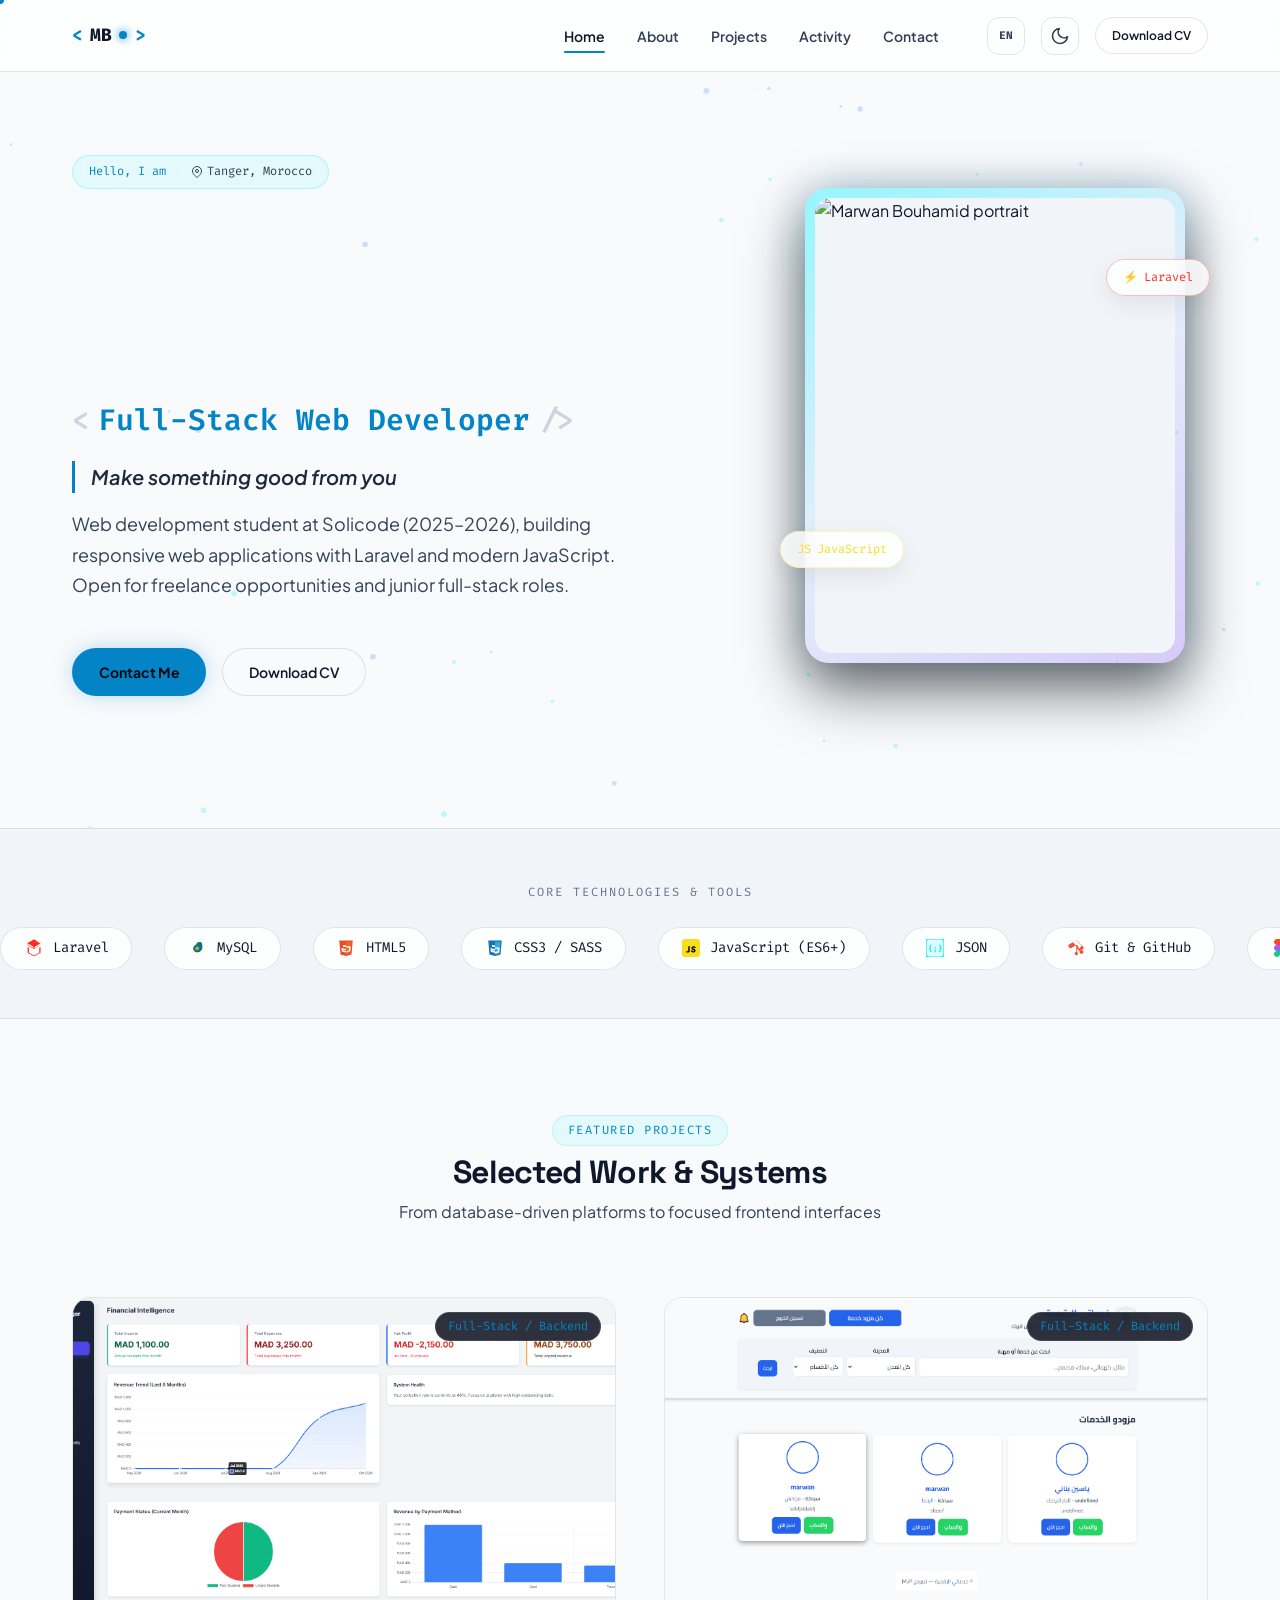
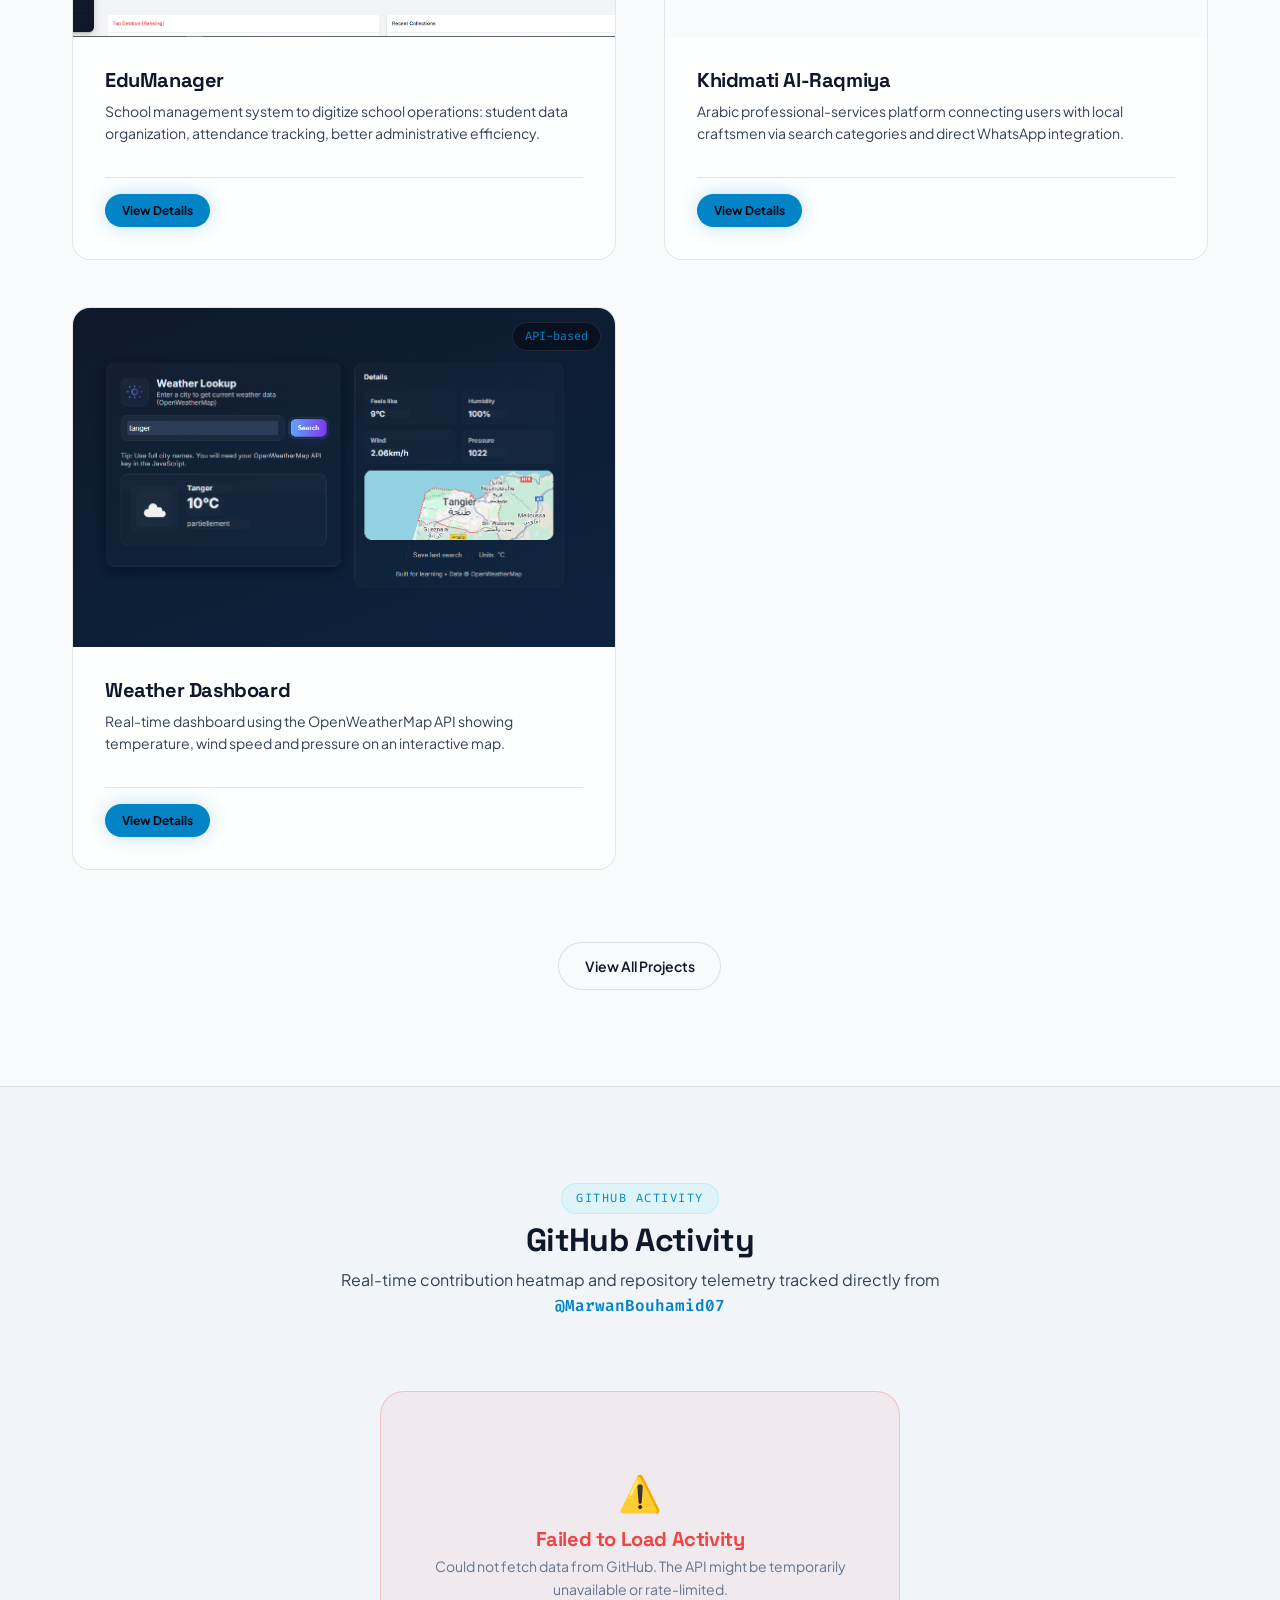
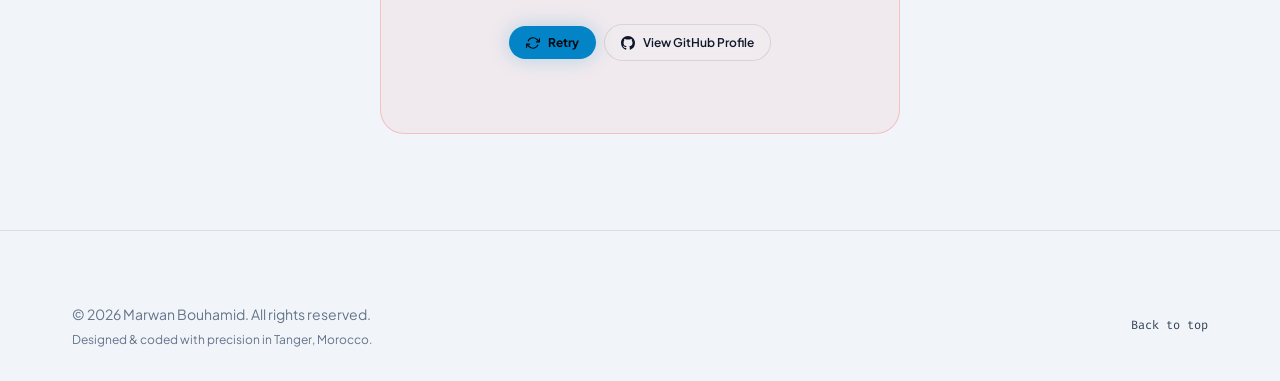
==== commit 128d87ff: "portfolio v2" ====
--- a/index.html
+++ b/index.html
@@ -351,6 +351,10 @@
   <script src="assets/js/preloader.js"></script>
   <script src="assets/js/cursor.js"></script>
   <script src="assets/js/effects.js"></script>
+  <!-- Pinned Supabase JS CDN & CMS Data Layer -->
+  <script src="https://cdn.jsdelivr.net/npm/@supabase/supabase-js@2.49.1/dist/umd/supabase.js"></script>
+  <script src="assets/js/supabase-config.js"></script>
+  <script src="assets/js/db-loader.js"></script>
   <script src="assets/js/projects-data.js"></script>
   <script src="assets/js/github-activity.js"></script>
   <script src="assets/js/main.js"></script>
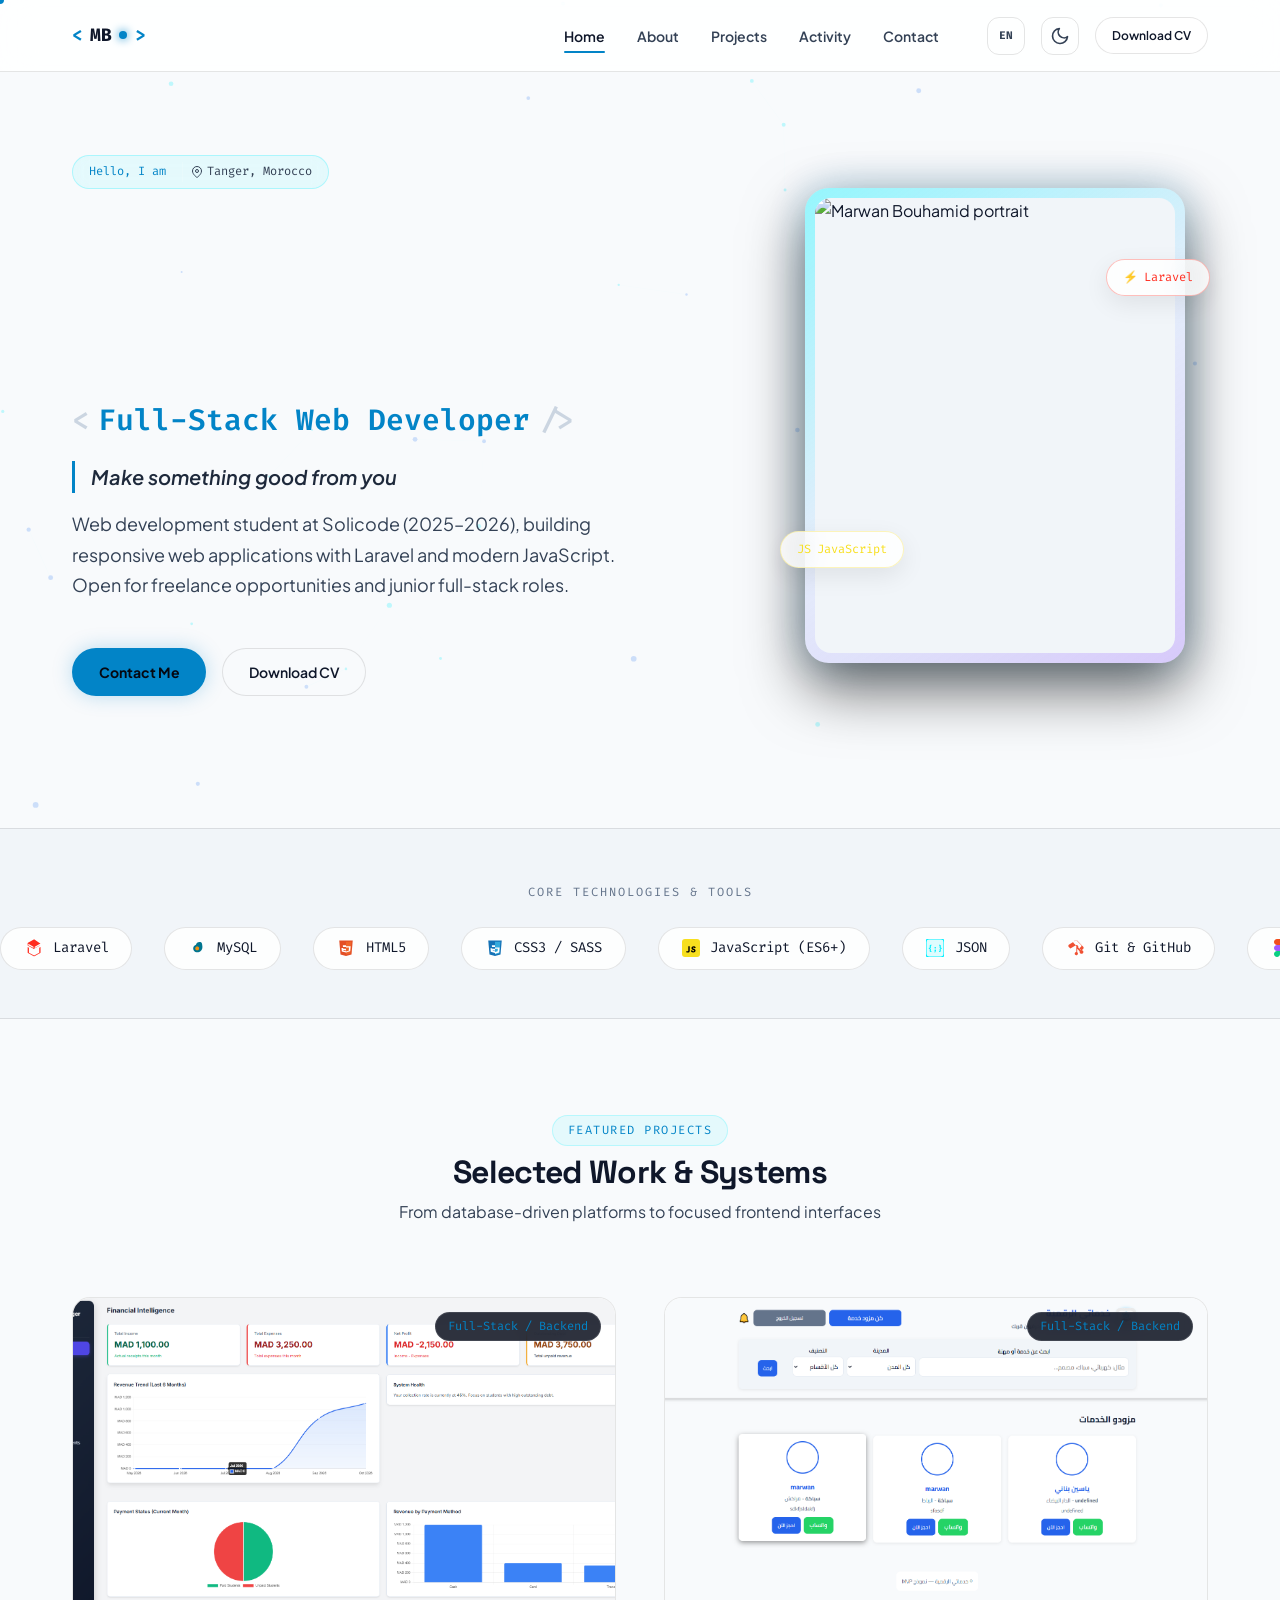
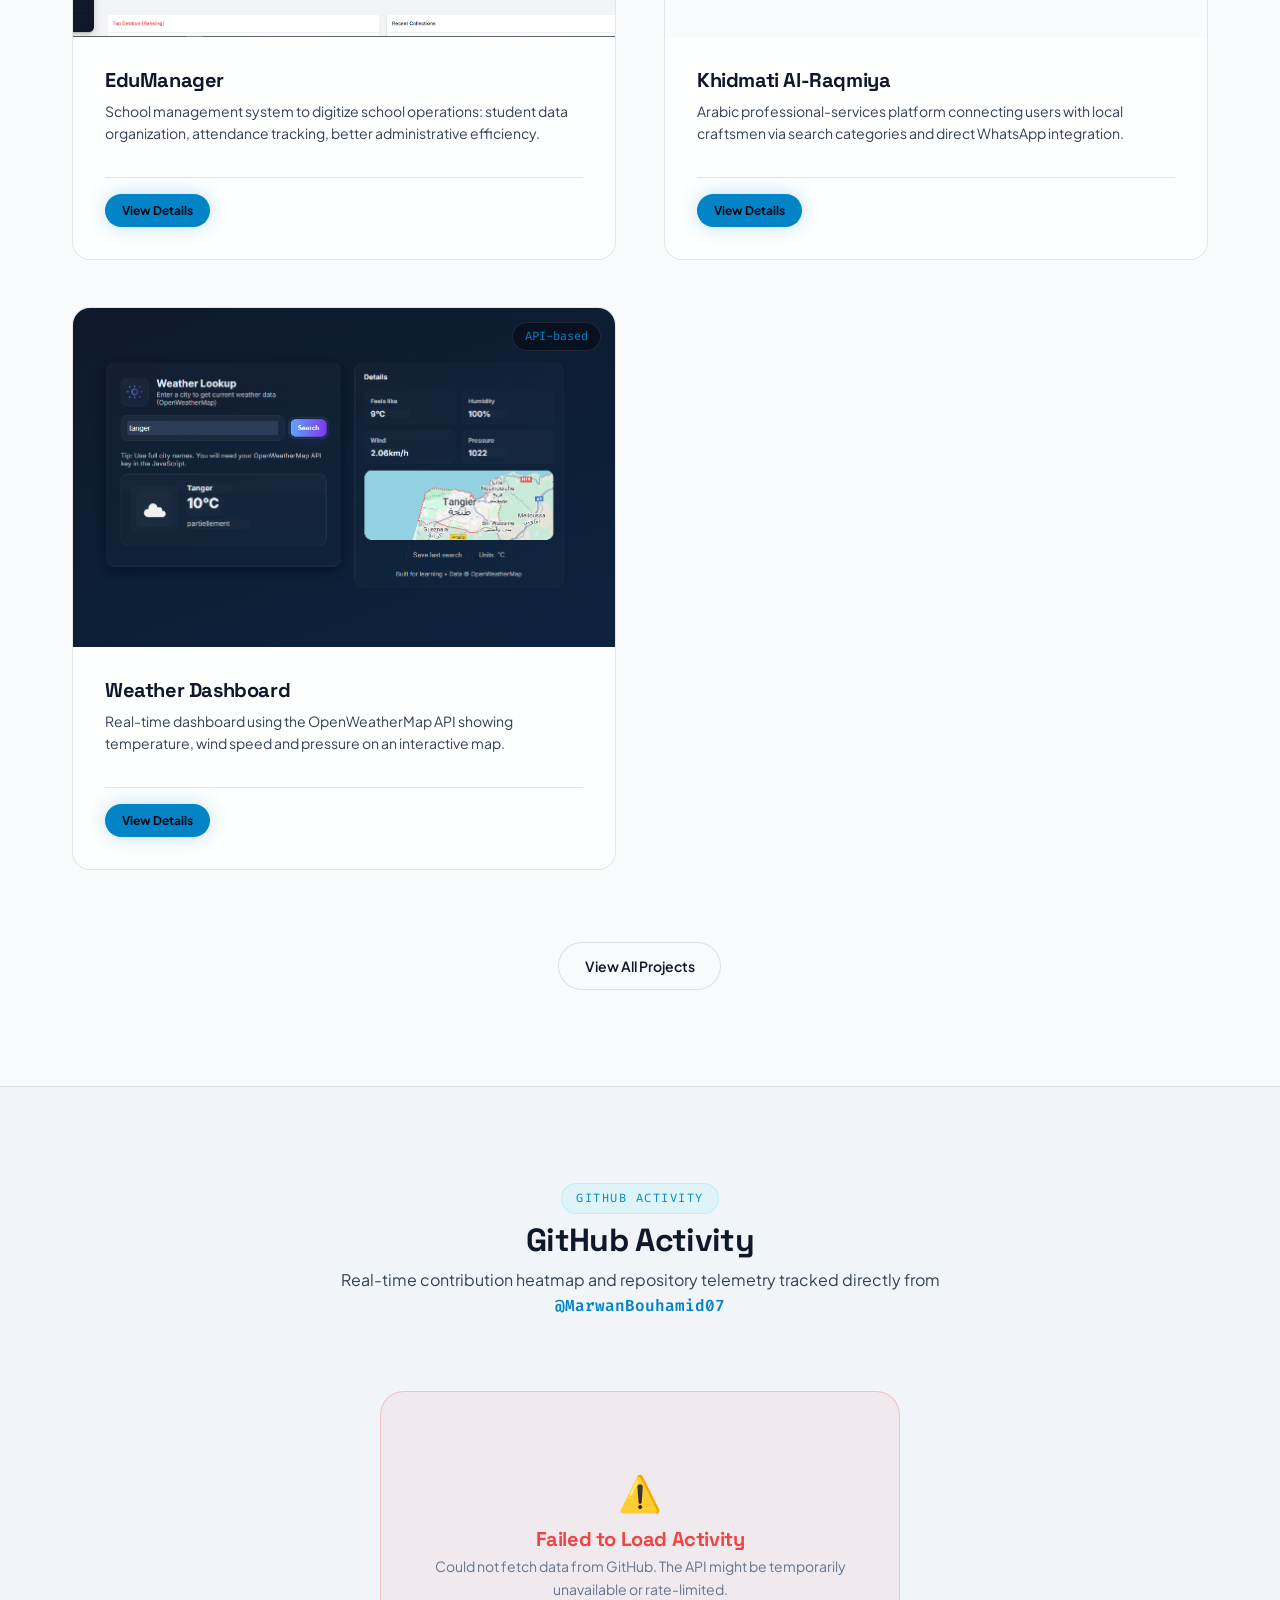
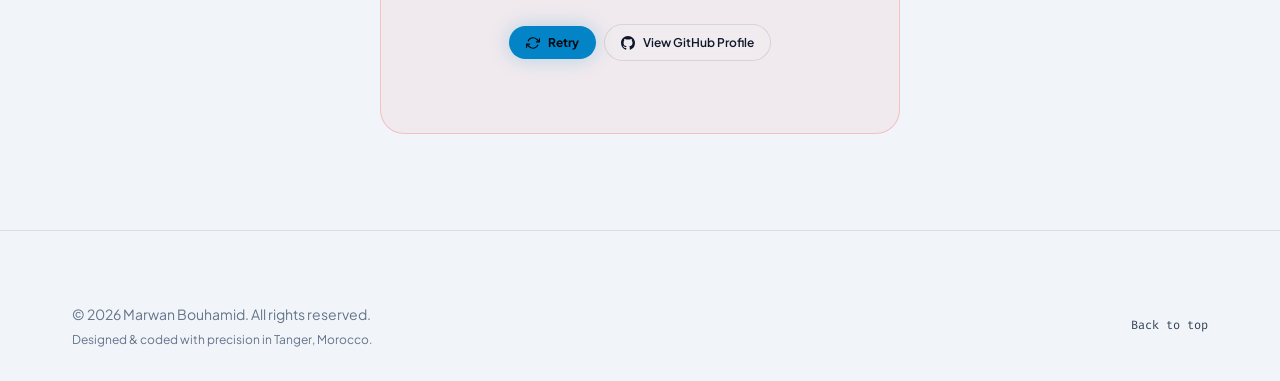
==== commit edbb7321: "portfolio v3" ====
--- a/index.html
+++ b/index.html
@@ -358,5 +358,6 @@
   <script src="assets/js/projects-data.js"></script>
   <script src="assets/js/github-activity.js"></script>
   <script src="assets/js/main.js"></script>
+  <script src="assets/js/gate.js"></script>
 </body>
 </html>
